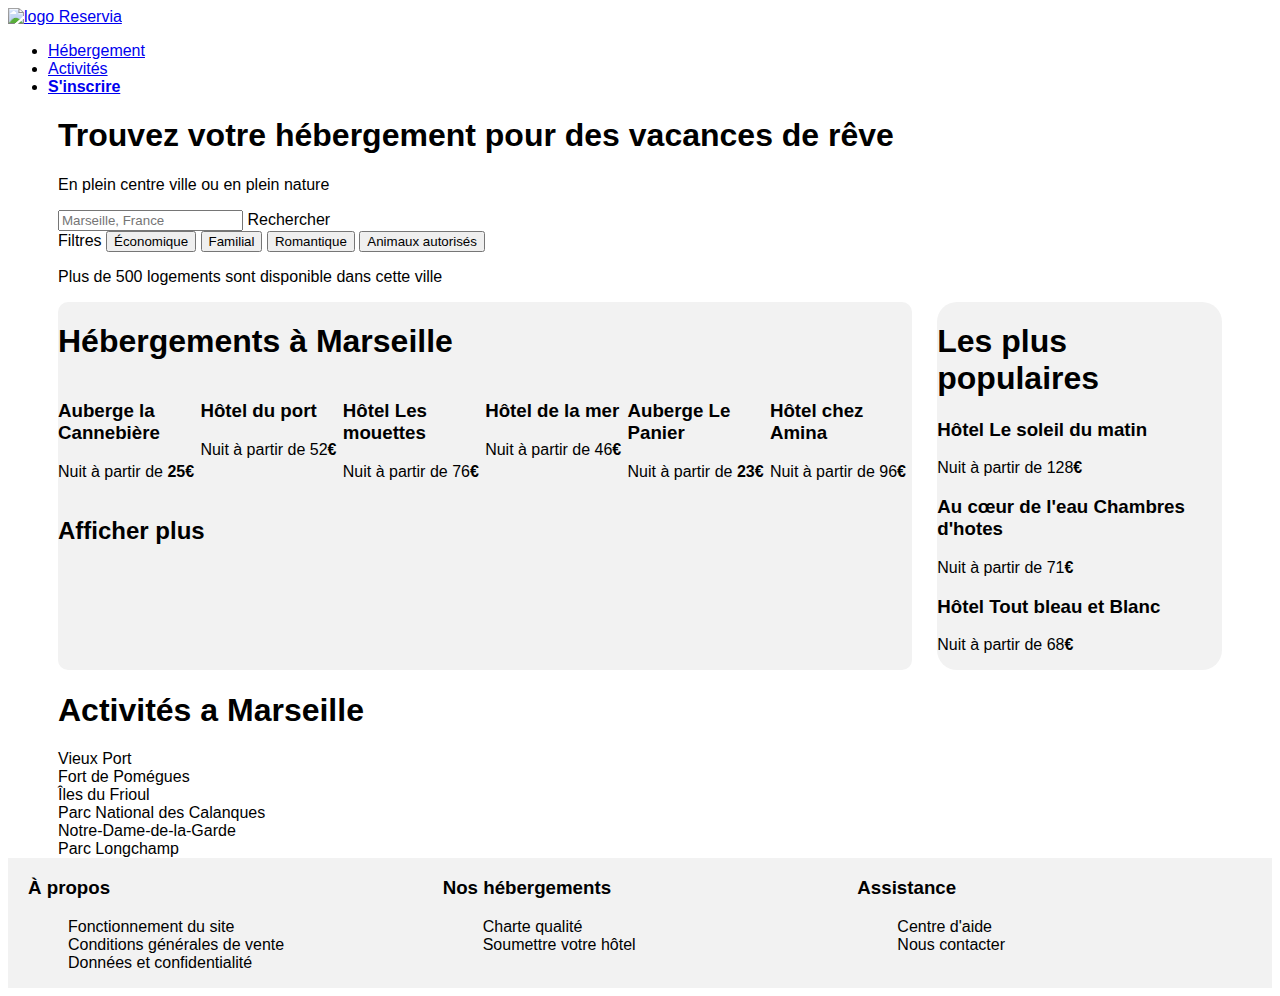
==== index.html @ 0a825491 "ajouter un fichier footer.css, modified: sections, index.html,style.css_flexbox" ====
<!DOCTYPE html>
<html lang="fr">
    <head>
        <meta charset="utf-8" />
        <link rel="stylesheet" href="CSS/style.css">
        <link rel="stylesheet" href="CSS/header.css">
        <link rel="stylesheet" href="CSS/footer.css">
        <title>Reservia</title>
        <script src="https://kit.fontawesome.com/dd84544794.js" crossorigin="anonymous"></script>
    </head>

    <body>
        <header>
           
                <!-- insert Reservia logo -->
            <div> 
                <a href="index.html"><img src="Images\Reservia@3x.png"  alt="logo Reservia" id="logo"></a>
                  
             </div> 
         
                <nav> <!-- définir des liens vers la barre de navigation horizontale -->
                    <ul>
                        <li><a href="#hebergement">Hébergement</a></li>
                        <li><a href="Activités.asp">Activités</a></li>
                        <li><a href="S'inscrire.asp"><strong class="sinscrire">S'inscrire</strong></a></li>
                    </ul>
                </nav>
            
        </header>

        <main>

            <section class="search-section"> <!-- insert section1, research box, form -->
                <form action="">
                    <h1>Trouvez votre hébergement pour des vacances de rêve</h1>
                    <p>En plein centre ville ou en plein nature</p>
                    <div class="search"><i class="fas fa-map-marker-alt"></i> 
                        <input type="text" placeholder="Marseille, France">
                        <label for="site-search">Rechercher</label>
                    </div>
                    <div class="filter">   <!-- insert filters-->
                        <span>Filtres</span>
                        <button><span><i class="fas fa-money-bill-wave"></i></span> Économique</button>
                        <button><span><i class="fas fa-child"></i></span> Familial</button>
                        <button><span><i class="fas fa-heart"></i></span> Romantique</button>
                        <button><span><i class="fas fa-dog"></i></span> Animaux autorisés</button>
                    </div>  
                </form>
               
 
            </section>

            <section class="section2" id="hebergement"> <!-- section2 'Hébergements à Marseille'-->
                <p>  
                    <i class="fas fa-info-circle"></i>
                    <span>Plus de 500 logements sont disponible dans cette ville </span>
                </p>
                <div class="block">
                    <div class="accomodation-details">
                        <h1>Hébergements à Marseille</h1>
                        <div id="container">
                            <div class="element"><h3>Auberge la Cannebière</h3><p>Nuit à partir de <strong>25€</strong></p></div>
                            <div class="element"><h3>Hôtel du port</h3><p>Nuit à partir de 52<strong>€</strong></p></div>
                            <div class="element"><h3>Hôtel Les mouettes</h3><p>Nuit à partir de 76<strong>€</strong></p></div>
                            <div class="element"><h3>Hôtel de la mer</h3><p>Nuit à partir de 46<strong>€</strong></p></div>
                            <div class="element"><h3>Auberge Le Panier</h3><p>Nuit à partir de <strong>23€</strong></p></div>
                            <div class="element"><h3>Hôtel chez Amina</h3><p>Nuit à partir de 96<strong>€</strong></p></div>
                        </div>
                        <div> 
                            <h2>Afficher plus</h2>
                        </div>
                    </div>

                    <aside class="popular-accomodation">   <!--insert aside à droite de la section2 -->
                        <h1>Les plus populaires <span><i class="fas fa-chart-line"></i></span></h1>
                        <!-- utiliser flexbox-->
                        <div id="container2">
                            <div class="element2"><h3> Hôtel Le soleil du matin</h3><p>Nuit à partir de 128<strong>€</strong></p></div>
                            <div class="element2"><h3> Au cœur de l'eau Chambres d'hotes</h3><p>Nuit à partir de 71<strong>€</strong></p></div>
                            <div class="element2"><h3> Hôtel Tout bleau et Blanc</h3><p>Nuit à partir de 68<strong>€</strong></p></div>
                        </div>
                    </aside> 
                </div>
            </section>

            <section class="section3"> <!-- section3 'Activités a Marseille'-->
                <h1>Activités a Marseille</h1>
                <!-- utiliser flexbox-->
                <div id="container3">
                    <div class="Activités img grande">Vieux Port</div>
                    <div class="Activités">Fort de Pomégues</div>
                    <div class="Activités">Îles du Frioul</div>
                    <div class="Activités img grande">Parc National des Calanques</div>
                    <div class="Activités">Notre-Dame-de-la-Garde</div>
                    <div class="Activités">Parc Longchamp</div>
                </div> 
            </section>

        </main>

        <footer id="footer"> <!--insert Footer-->

            
                <div class="column"> <!-- colonne 1 -->
                    <h3><strong>À propos</strong></h3> 
                        <ul>
                            <li>Fonctionnement du site</li>
                            <li>Conditions générales de vente</li>
                            <li>Données et confidentialité</li>
                        </ul>
                </div>
                <div class="column"> <!-- colonne 2 -->
                    <h3><strong>Nos hébergements</strong></h3>
                        <ul>
                            <li>Charte qualité</li>
                            <li>Soumettre votre hôtel</li>
                        </ul>
                </div>

                <div class="column"> <!-- colonne 3 -->
                    <h3><strong>Assistance</strong></h3>
                        <ul>
                            <li>Centre d'aide</li>
                            <li>Nous contacter</li>
                        </ul>
                </div>

        </footer>

    </body>
</html>
---- CSS/style.css ----
/* Les couleurs de la charte: bleu #0065FC, 
plus claire #DEEBFF, le gris pour le fond #F2F2F2. */


/* ajouter la police du site "Raleway-variable"*/
@font-face {
        font-family: 'Raleway';      
        src: url(.font\Raleway-VariableFont_wght.ttf) format('ttf-variations');
        src: url(.font\static\Raleway-Bold.ttf) format('ttf');
}

body{ 
        background-color: white;
        /* ajouter font 'Raleway'*/ 
        font-family: 'Raleway', sans-serif;
        
        /* ajouter 'breakpoints'*/
}

main{
        margin-left: 50px;
        margin-right: 50px;
}

.block{
        display: flex;
        
}
.block .accomodation-details{
        flex-basis: 75%;
        margin-right: 25px;
        background-color: #f2f2f2;
        border-radius: 10px;
}
.block .accomodation-details #container{
        display: flex;
}

.block .accomodation-details #container .element{
               
        border: white;
        border-radius: 20px;
        text-align: left;
        flex-basis: 33%;
        flex-grow: 1;
}

.block .popular-accomodation {
        flex-basis: 25%;
        background-color: #f2f2f2;
}


aside{ /* definir les margins et background de aside */
        display: inline-block;
        object-position: right;
        border-radius: 20px;
        
}
---- CSS/footer.css ----
#footer{
    display: flex;
    background-color: #F2F2F2 ;
    margin: 0;
    padding-left: 20px;
}

#footer .column{
    flex: 1 0 33.33%;
}

#footer .column ul{
    list-style-type: none; 
}
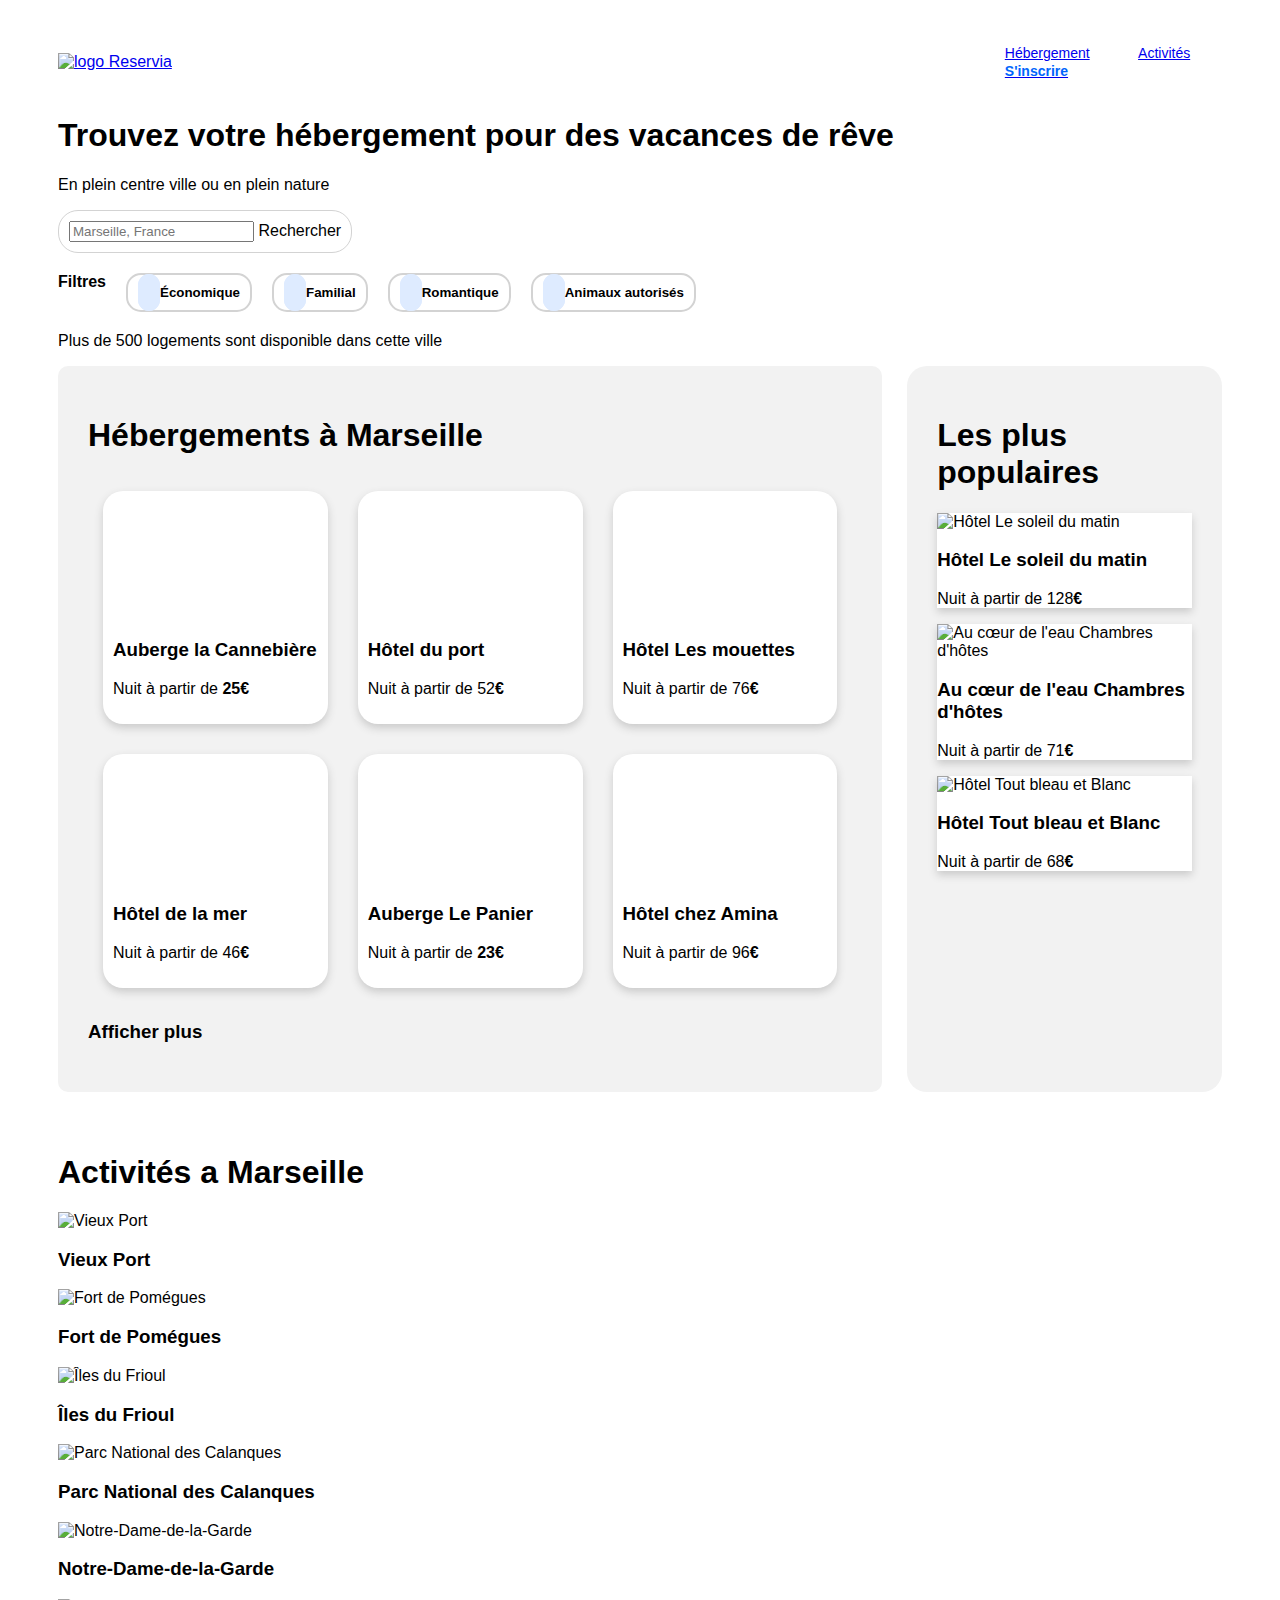
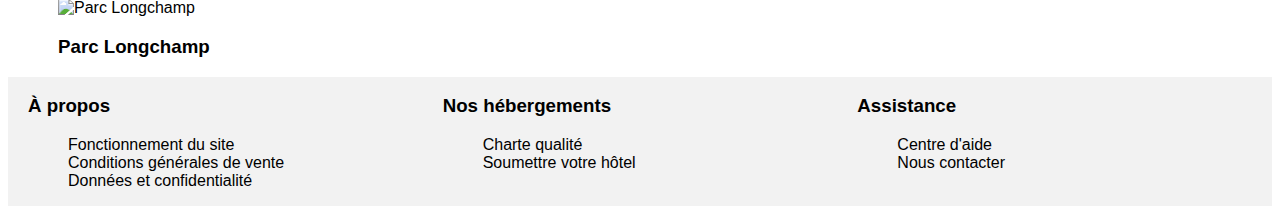
==== commit 7ffd86f2: "les changements dans fichiers: index.html, style.css, footer.css et header.css" ====
--- a/index.html
+++ b/index.html
@@ -10,18 +10,17 @@
     </head>
 
     <body>
-        <header>
+        <header id="header">
            
                 <!-- insert Reservia logo -->
-            <div> 
-                <a href="index.html"><img src="Images\Reservia@3x.png"  alt="logo Reservia" id="logo"></a>
-                  
-             </div> 
+            <div id="logo" > 
+                <a href="index.html"><img src="Images\Reservia@3x.png"  alt="logo Reservia" class="logo"></a>
+            </div> 
          
                 <nav> <!-- définir des liens vers la barre de navigation horizontale -->
-                    <ul>
+                    <ul> <!--insert anchors ! -->
                         <li><a href="#hebergement">Hébergement</a></li>
-                        <li><a href="Activités.asp">Activités</a></li>
+                        <li><a href="#activites">Activités</a></li>
                         <li><a href="S'inscrire.asp"><strong class="sinscrire">S'inscrire</strong></a></li>
                     </ul>
                 </nav>
@@ -34,16 +33,18 @@
                 <form action="">
                     <h1>Trouvez votre hébergement pour des vacances de rêve</h1>
                     <p>En plein centre ville ou en plein nature</p>
-                    <div class="search"><i class="fas fa-map-marker-alt"></i> 
-                        <input type="text" placeholder="Marseille, France">
-                        <label for="site-search">Rechercher</label>
+                    <div class="search">
+                        <div class="border-search"><i class="fas fa-map-marker-alt"></i>
+                            <input type="text" placeholder="Marseille, France">
+                            <label for="site-search">Rechercher</label>
+                        </div>
                     </div>
                     <div class="filter">   <!-- insert filters-->
-                        <span>Filtres</span>
-                        <button><span><i class="fas fa-money-bill-wave"></i></span> Économique</button>
-                        <button><span><i class="fas fa-child"></i></span> Familial</button>
-                        <button><span><i class="fas fa-heart"></i></span> Romantique</button>
-                        <button><span><i class="fas fa-dog"></i></span> Animaux autorisés</button>
+                            <span>Filtres</span>
+                            <button><span class="filter-icon"><i class="fas fa-money-bill-wave"></i></span> Économique</button>
+                            <button><span class="filter-icon"><i class="fas fa-child"></i></span> Familial</button>
+                            <button><span class="filter-icon"><i class="fas fa-heart"></i></span> Romantique</button>
+                            <button><span class="filter-icon"><i class="fas fa-dog"></i></span> Animaux autorisés</button>
                     </div>  
                 </form>
                
@@ -59,15 +60,81 @@
                     <div class="accomodation-details">
                         <h1>Hébergements à Marseille</h1>
                         <div id="container">
-                            <div class="element"><h3>Auberge la Cannebière</h3><p>Nuit à partir de <strong>25€</strong></p></div>
-                            <div class="element"><h3>Hôtel du port</h3><p>Nuit à partir de 52<strong>€</strong></p></div>
-                            <div class="element"><h3>Hôtel Les mouettes</h3><p>Nuit à partir de 76<strong>€</strong></p></div>
-                            <div class="element"><h3>Hôtel de la mer</h3><p>Nuit à partir de 46<strong>€</strong></p></div>
-                            <div class="element"><h3>Auberge Le Panier</h3><p>Nuit à partir de <strong>23€</strong></p></div>
-                            <div class="element"><h3>Hôtel chez Amina</h3><p>Nuit à partir de 96<strong>€</strong></p></div>
+                            <div class="element">
+                                <div class="image-hebergement1"></div> 
+                                <h3>Auberge la Cannebière</h3>
+                                <p>Nuit à partir de <strong>25€</strong></p>
+                                <div class="stars"> <!--ajouter etoiles-->
+                                    <span><i class="fas fa-star"></i></span>
+                                    <span><i class="fas fa-star"></i></span>
+                                    <span><i class="fas fa-star"></i></span>
+                                    <span><i class="fas fa-star"></i></span>
+                                    <span><i class="fas fa-star" style="color: grey;"></i></span> 
+                                </div>  
+                            </div>
+                            <div class="element"> 
+                                <div class="image-hebergement2"></div>
+                                <h3>Hôtel du port</h3>
+                                <p>Nuit à partir de 52<strong>€</strong></p>
+                                <div class="stars"> <!--ajouter etoiles-->
+                                    <span><i class="fas fa-star"></i></span>
+                                    <span><i class="fas fa-star"></i></span>
+                                    <span><i class="fas fa-star"></i></span>
+                                    <span><i class="fas fa-star"></i></span>
+                                    <span><i class="fas fa-star"></i></span>
+                                </div>
+                            </div>
+                            <div class="element"> 
+                                <div class="image-hebergement3"></div>
+                                    <h3>Hôtel Les mouettes</h3>
+                                    <p>Nuit à partir de 76<strong>€</strong></p>
+                                    <div class="stars"> <!--ajouter etoiles-->
+                                        <span><i class="fas fa-star"></i></span>
+                                        <span><i class="fas fa-star"></i></span>
+                                        <span><i class="fas fa-star"></i></span>
+                                        <span><i class="fas fa-star"></i></span>
+                                        <span><i class="fas fa-star" style="color: grey;"></i></span>
+                                    </div>
+                            </div>
+                            <div class="element"> 
+                                <div class="image-hebergement4"></div>
+                                <h3>Hôtel de la mer</h3>
+                                <p>Nuit à partir de 46<strong>€</strong></p>
+                                <div class="stars"> <!--ajouter etoiles-->
+                                    <span><i class="fas fa-star"></i></span>
+                                    <span><i class="fas fa-star"></i></span>
+                                    <span><i class="fas fa-star"></i></span>
+                                    <span><i class="fas fa-star" style="color: grey;"></i></span>
+                                    <span><i class="fas fa-star" style="color: grey;"></i></span>
+                                </div>
+                            </div>
+                            <div class="element"> 
+                                <div class="image-hebergement5"></div> 
+                                <h3>Auberge Le Panier</h3>
+                                <p>Nuit à partir de <strong>23€</strong></p>
+                                <div class="stars"> <!--ajouter etoiles-->
+                                    <span><i class="fas fa-star"></i></span>
+                                    <span><i class="fas fa-star"></i></span>
+                                    <span><i class="fas fa-star"></i></span>
+                                    <span><i class="fas fa-star"></i></span>
+                                    <span><i class="fas fa-star"></i></span>
+                                </div>
+                            </div>
+                            <div class="element"> 
+                                <div class="image-hebergement6"></div>
+                                <h3>Hôtel chez Amina</h3>
+                                <p>Nuit à partir de 96<strong>€</strong></p>
+                                <div class="stars"> <!--ajouter etoiles-->
+                                    <span><i class="fas fa-star"></i></span>
+                                    <span><i class="fas fa-star"></i></span>
+                                    <span><i class="fas fa-star"></i></span>
+                                    <span><i class="fas fa-star"></i></span>
+                                    <span><i class="fas fa-star"></i></span>
+                                </div>
+                            </div>
                         </div>
                         <div> 
-                            <h2>Afficher plus</h2>
+                            <h3>Afficher plus</h3>
                         </div>
                     </div>
 
@@ -75,24 +142,25 @@
                         <h1>Les plus populaires <span><i class="fas fa-chart-line"></i></span></h1>
                         <!-- utiliser flexbox-->
                         <div id="container2">
-                            <div class="element2"><h3> Hôtel Le soleil du matin</h3><p>Nuit à partir de 128<strong>€</strong></p></div>
-                            <div class="element2"><h3> Au cœur de l'eau Chambres d'hotes</h3><p>Nuit à partir de 71<strong>€</strong></p></div>
-                            <div class="element2"><h3> Hôtel Tout bleau et Blanc</h3><p>Nuit à partir de 68<strong>€</strong></p></div>
+                            <div class="element2"> <img src="Images\hebergements\4_small\emile-guillemot-Bj_rcSC5XfE-unsplash.jpg" alt="Hôtel Le soleil du matin"><h3>Hôtel Le soleil du matin</h3><p>Nuit à partir de 128<strong>€</strong></p></div>
+                            <div class="element2"> <img src="Images\hebergements\4_small\aw-creative-VGs8z60yT2c-unsplash.jpg" alt="Au cœur de l'eau Chambres d'hôtes"><h3>Au cœur de l'eau Chambres d'hôtes</h3><p>Nuit à partir de 71<strong>€</strong></p></div>
+                            <div class="element2"> <img src="Images\hebergements\4_small\febrian-zakaria-sjvU0THccQA-unsplash.jpg" alt="Hôtel Tout bleau et Blanc"><h3>Hôtel Tout bleau et Blanc</h3><p>Nuit à partir de 68<strong>€</strong></p></div>
                         </div>
                     </aside> 
                 </div>
             </section>
 
-            <section class="section3"> <!-- section3 'Activités a Marseille'-->
-                <h1>Activités a Marseille</h1>
-                <!-- utiliser flexbox-->
-                <div id="container3">
-                    <div class="Activités img grande">Vieux Port</div>
-                    <div class="Activités">Fort de Pomégues</div>
-                    <div class="Activités">Îles du Frioul</div>
-                    <div class="Activités img grande">Parc National des Calanques</div>
-                    <div class="Activités">Notre-Dame-de-la-Garde</div>
-                    <div class="Activités">Parc Longchamp</div>
+            <section class="section3" > <!-- section3 'Activités a Marseille'-->
+                <div id="activites"> <!-- utiliser flexbox-->
+                    <h1>Activités a Marseille</h1>
+                    <div id="container3">
+                        <div class="Activities"> <img src="Images\activites\4_small\reno-laithienne-QUgJhdY5Fyk-unsplash.jpg" alt="Vieux Port"><h3>Vieux Port</h3></div>
+                        <div class="Activities"><img src="Images\activites\4_small\paul-hermann-QFTrLdQIRhI-unsplash.jpg" alt="Fort de Pomégues"><h3>Fort de Pomégues</h3></div>
+                        <div class="Activities"><img src="Images\activites\4_small\kevin-hikari-rV_Qd1l-VXg-unsplash.jpg" alt="Îles du Frioul"><h3>Îles du Frioul</h3></div>
+                        <div class="Activities"><img src="Images\activites\4_small\kilyan-sockalingum-NR8-cBCN3aI-unsplash.jpg" alt="Parc National des Calanques"><h3>Parc National des Calanques</h3></div>
+                        <div class="Activities"><img src="Images\activites\4_small\florian-wehde-xW9e8gdotxI-unsplash.jpg" alt="Notre-Dame-de-la-Garde"><h3>Notre-Dame-de-la-Garde</h3></div>
+                        <div class="Activities"><img src="Images\activites\4_small\lena-paulin-wH2-EJoDcV0-unsplash.jpg" alt="Parc Longchamp"><h3>Parc Longchamp</h3></div>
+                    </div>
                 </div> 
             </section>
 
--- a/CSS/style.css
+++ b/CSS/style.css
@@ -22,34 +22,130 @@
         margin-right: 50px;
 }
 
+.border-search{
+        border: solid 1px lightgrey;
+        border-radius: 20px;
+        width: fit-content;
+        padding: 10px;
+}
+.filter{
+        display: flex;
+        flex-direction: row;
+        margin-top: 20px;
+        margin-bottom: 20px;
+        font-weight: bold;
+}
+.filter-icon{
+        border: solid 1px #DEEBFF;
+        border-radius: 30px;
+        padding: 10px;
+        background-color: #DEEBFF;      
+}
+button{
+        border: solid 2px lightgrey;
+        border-radius: 15px;
+        padding: 10px;
+        background-color: white;
+        margin-left: 20px;
+        font-weight: bold;
+}
 .block{
-        display: flex;
-        
+        display: flex;       
 }
 .block .accomodation-details{
         flex-basis: 75%;
         margin-right: 25px;
         background-color: #f2f2f2;
         border-radius: 10px;
+        padding: 30px;
 }
 .block .accomodation-details #container{
         display: flex;
+        flex-wrap: wrap;
+        justify-content: space-between;
 }
 
-.block .accomodation-details #container .element{
-               
+.block .accomodation-details #container .element{       
         border: white;
         border-radius: 20px;
         text-align: left;
-        flex-basis: 33%;
         flex-grow: 1;
+        margin: 15px;
+        width: 25%;
+        height: auto; 
+        padding: 10px;    
+}
+.element{
+        border: white;
+        background-color: white;
+        box-shadow: 0px 4px 8px 0px rgb(202, 202, 202);       
+        
+}
+.image-hebergement1{
+        border: black;
+        border-radius: 20px 20px 0px 0px;
+        height: 120px;
+        width: auto;
+        margin-bottom: 5px;
+        background-image: url("/Images/hebergements/4_small/marcus-loke-WQJvWU_HZFo-unsplash.jpg");
+        background-size: cover;    
+}
+
+.image-hebergement2{
+        border: black;
+        border-radius: 20px 20px 0px 0px;
+        height: 120px;
+        width: auto;
+        margin-bottom: 5px;
+        background-image: url("/Images/hebergements/4_small/fred-kleber-gTbaxaVLvsg-unsplash.jpg");
+        background-size: cover;    
+}
+.image-hebergement3{
+        border: black;
+        border-radius: 20px 20px 0px 0px;
+        height: 120px;
+        width: auto;
+        margin-bottom: 5px;
+        background-image: url("/Images/hebergements/4_small/reisetopia-B8WIgxA_PFU-unsplash.jpg");
+        background-size: cover;    
+}
+.image-hebergement4{
+        border: black;
+        border-radius: 20px 20px 0px 0px;
+        height: 120px;
+        width: auto;
+        margin-bottom: 5px;
+        background-image: url("/Images/hebergements/4_small/annie-spratt-Eg1qcIitAuA-unsplash.jpg");
+        background-size: cover;    
+}
+.image-hebergement5{
+        border: black;
+        border-radius: 20px 20px 0px 0px;
+        height: 120px;
+        width: auto;
+        margin-bottom: 5px;
+        background-image: url("/Images/hebergements/4_small/nicate-lee-kT-ZyaiwBe0-unsplash.jpg");
+        background-size: cover;    
+}
+.image-hebergement6{
+        border: black;
+        border-radius: 20px 20px 0px 0px;
+        height: 120px;
+        width: auto;
+        margin-bottom: 5px;
+        background-image: url("/Images/hebergements/4_small/febrian-zakaria-sjvU0THccQA-unsplash.jpg");
+        background-size: cover;    
+}
+.fas{
+        color: #0065FC;
 }
 
 .block .popular-accomodation {
         flex-basis: 25%;
         background-color: #f2f2f2;
+        flex-direction: column;
+        padding: 30px;
 }
-
 
 aside{ /* definir les margins et background de aside */
         display: inline-block;
@@ -57,3 +153,17 @@
         border-radius: 20px;
         
 }
+.element2{ /* class="popular-accomodation"*/
+        background-color: white;
+        box-shadow: 0px 4px 8px 0px rgb(202, 202, 202);
+}
+
+.section3{ /* definir avec flexbox pour la section3 'Activités a Marseille' */
+        display: flex;
+        flex-wrap: wrap;
+        flex-direction: row;
+        flex-basis: 100%;
+        margin-top: 40px;
+}
+
+
--- a/CSS/header.css
+++ b/CSS/header.css
@@ -0,0 +1,47 @@
+#header{
+    display: flex;
+    padding-top: 20px;
+    margin-left: 50px;
+    margin-right: 50px;
+    width: 100%;
+    height: auto;
+}
+
+#header #logo { /*dimensions et alignement du logo*/
+    margin: auto;
+    float: left;
+    width: 70%;
+   height: auto;
+}
+
+.logo { /* Redimensionner le logo */
+    width: 96px;
+    height: auto;
+    margin: 0;
+}
+ 
+/* définir la barre de navigation*/
+#header nav{
+    float: right;
+    width: 30%;
+}
+
+
+#header nav ul { 
+    list-style-type: none;
+}
+
+#header nav li{ 
+    margin: 0;
+    display: inline;
+    padding-inline: 22px;
+    font-family: 'Raleway', sans-serif;
+    font-size: 14px;
+}
+ 
+#header nav li .sinscrire {
+    color: #0065fc;
+}
+
+/* add link hover effect and color */
+
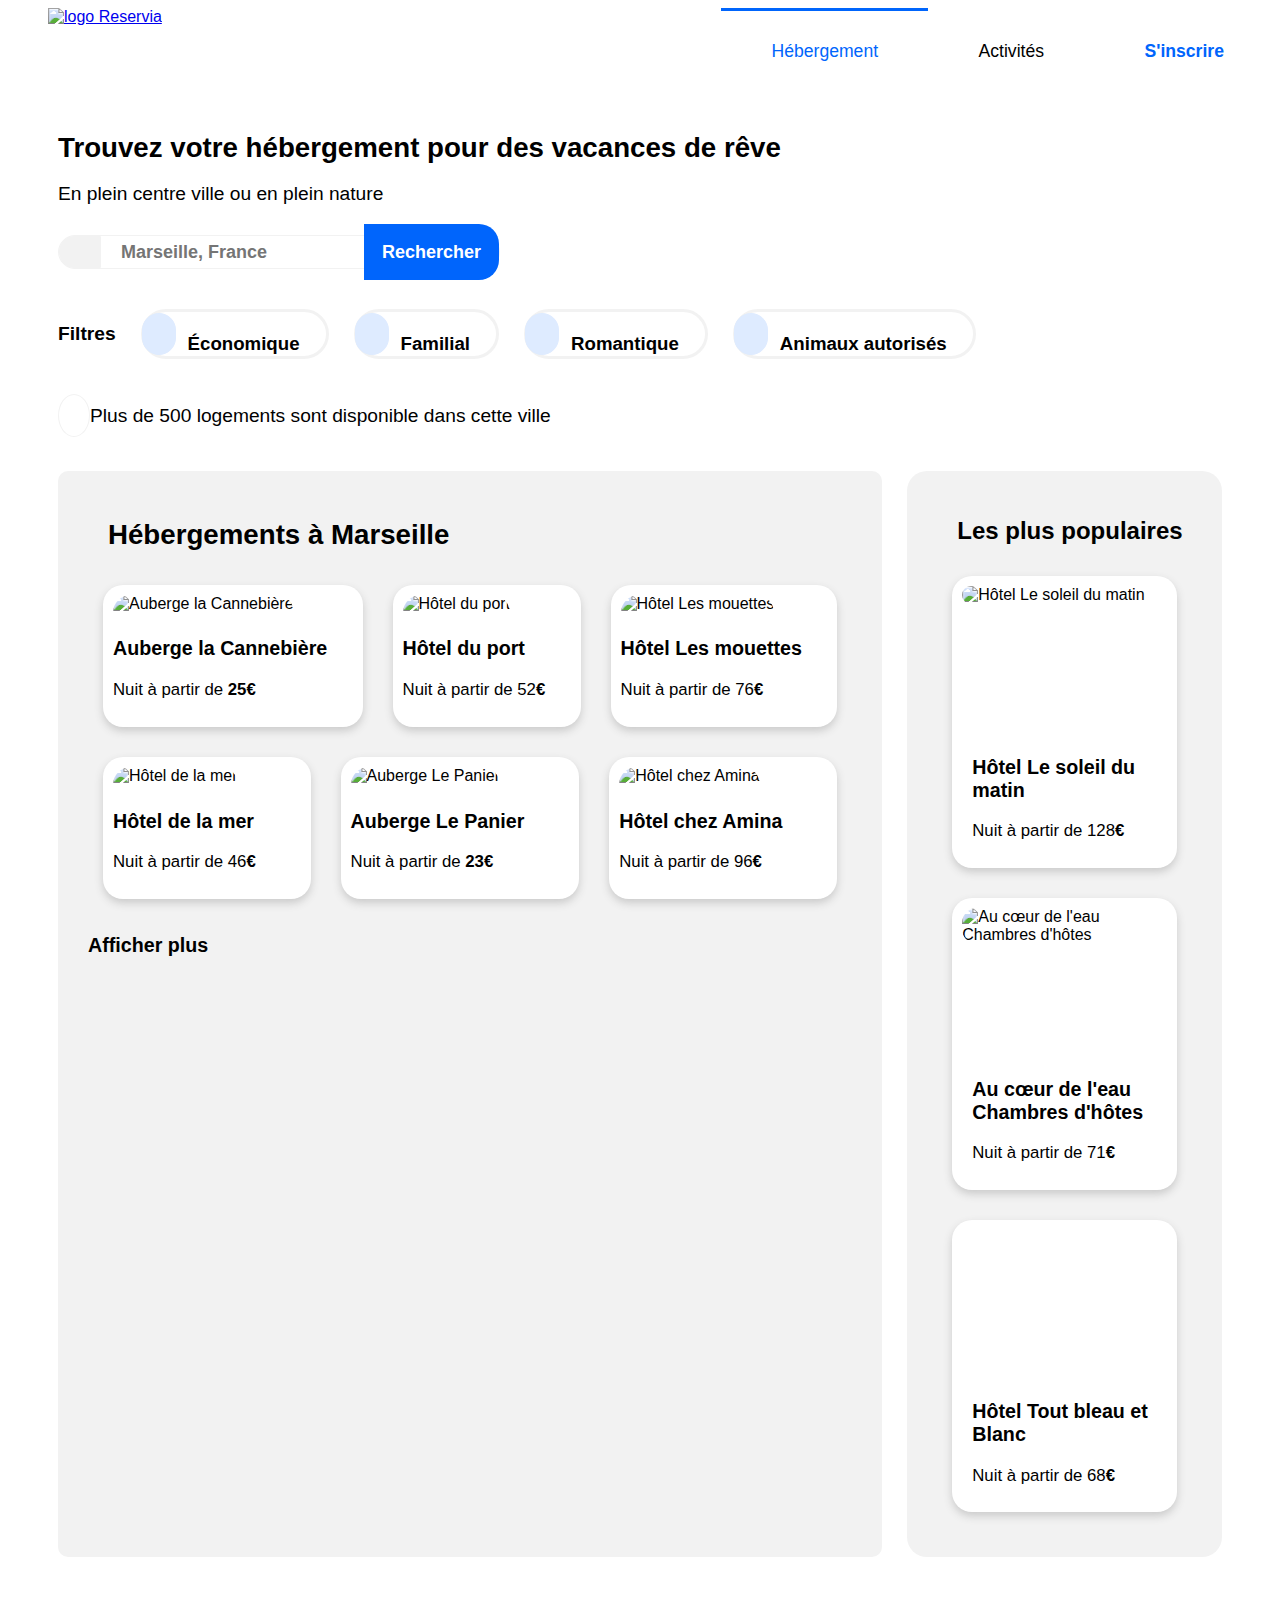
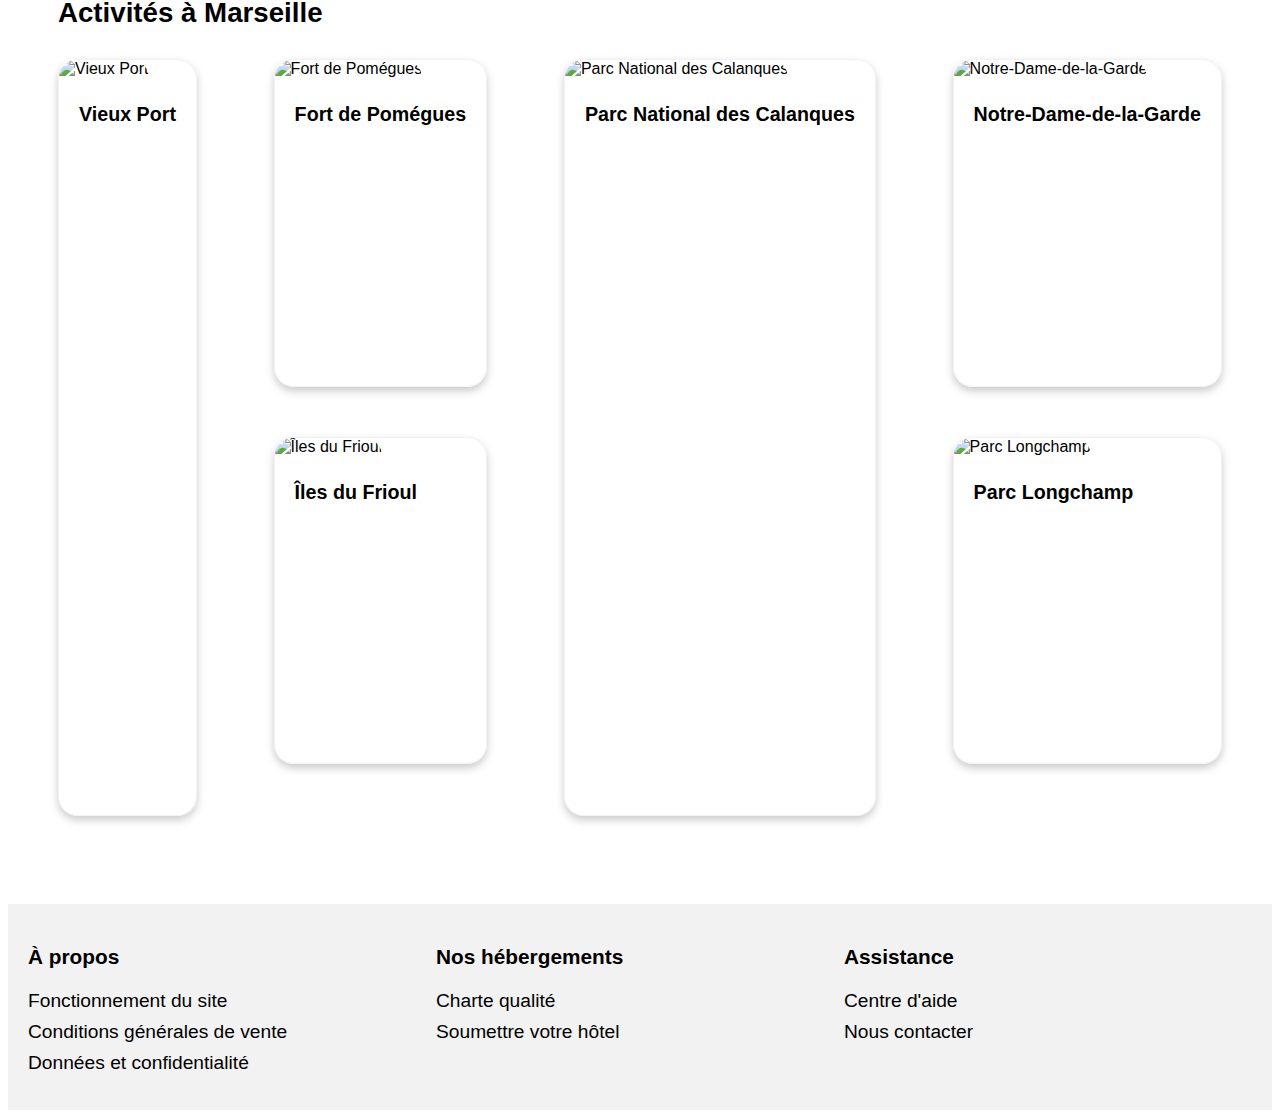
==== commit 1e533cc2: "les changements dans fichiers: index.html, style.css, footer.css et header.css" ====
--- a/index.html
+++ b/index.html
@@ -1,7 +1,7 @@
 <!DOCTYPE html>
 <html lang="fr">
     <head>
-        <meta charset="utf-8" />
+        <meta charset="utf-8"/>
         <link rel="stylesheet" href="CSS/style.css">
         <link rel="stylesheet" href="CSS/header.css">
         <link rel="stylesheet" href="CSS/footer.css">
@@ -10,18 +10,19 @@
     </head>
 
     <body>
+
         <header id="header">
            
                 <!-- insert Reservia logo -->
             <div id="logo" > 
-                <a href="index.html"><img src="Images\Reservia@3x.png"  alt="logo Reservia" class="logo"></a>
+                <a href="index.html"><img src="Images/Reservia@3x.png"  alt="logo Reservia" class="logo"></a>
             </div> 
          
                 <nav> <!-- définir des liens vers la barre de navigation horizontale -->
                     <ul> <!--insert anchors ! -->
-                        <li><a href="#hebergement">Hébergement</a></li>
+                        <li class="active"><a href="#hebergement">Hébergement</a></li>
                         <li><a href="#activites">Activités</a></li>
-                        <li><a href="S'inscrire.asp"><strong class="sinscrire">S'inscrire</strong></a></li>
+                        <li class="last"><a href="#" class="sinscrire"><strong>S'inscrire</strong></a></li>
                     </ul>
                 </nav>
             
@@ -29,122 +30,220 @@
 
         <main>
 
-            <section class="search-section"> <!-- insert section1, research box, form -->
-                <form action="">
+            <section class="search-section"> <!-- insert section1, research box, filters, flexbox -->
+                <form action="action_page.php" method="GET">
                     <h1>Trouvez votre hébergement pour des vacances de rêve</h1>
                     <p>En plein centre ville ou en plein nature</p>
-                    <div class="search">
-                        <div class="border-search"><i class="fas fa-map-marker-alt"></i>
-                            <input type="text" placeholder="Marseille, France">
-                            <label for="site-search">Rechercher</label>
+                    <div class="search"> <!-- insert  research box -->
+                        <div class="border-search">
+                            <div class="map-icon">
+                                <i class="fas fa-map-marker-alt" style="color: black;"></i>
+                            </div>
+                            <div>
+                                <input type="text" name="search-location" id="search-location" placeholder="Marseille, France">
+                            </div>
+                            <div class="label-search">
+                                <label for="search-location">
+                                    <span class="text-rech">Rechercher</span>
+                                    <span class="search-font-icon"><i class="fas fa-search"></i></span>
+                                </label>
+                            </div>
                         </div>
                     </div>
-                    <div class="filter">   <!-- insert filters-->
-                            <span>Filtres</span>
-                            <button><span class="filter-icon"><i class="fas fa-money-bill-wave"></i></span> Économique</button>
-                            <button><span class="filter-icon"><i class="fas fa-child"></i></span> Familial</button>
-                            <button><span class="filter-icon"><i class="fas fa-heart"></i></span> Romantique</button>
-                            <button><span class="filter-icon"><i class="fas fa-dog"></i></span> Animaux autorisés</button>
-                    </div>  
+                    <div class="filter-container">   <!-- insert filters, buttons, flexbox-->
+                            <p class="text-filtres">Filtres</p> 
+                            <button type="button" class="filter-button"> <!--button_Économique-->
+                                <span class="filter-icon"><i class="fas fa-money-bill-wave"></i></span>
+                                <span class="filter-text">Économique</span>
+                            </button>
+                            <button type="button" class="filter-button"> <!--button_Familial-->
+                                <span class="filter-icon"><i class="fas fa-child"></i></span>
+                                <span class="filter-text">Familial</span>
+                            </button>
+                            <button type="button" class="filter-button"> <!--button_Romantique-->
+                                <span class="filter-icon"><i class="fas fa-heart"></i></span>
+                                <span class="filter-text">Romantique</span>
+                            </button>
+                            <button type="button" class="filter-button"> <!--button_Animaux autorisés-->
+                                <span class="filter-icon"><i class="fas fa-dog"></i></span>
+                                <span class="filter-text">Animaux autorisés</span>
+                            </button>
+                    </div>
                 </form>
-               
  
             </section>
 
             <section class="section2" id="hebergement"> <!-- section2 'Hébergements à Marseille'-->
                 <p>  
-                    <i class="fas fa-info-circle"></i>
-                    <span>Plus de 500 logements sont disponible dans cette ville </span>
+                    <span class="info-icon"><i class="fas fa-info" style="border-color: #f2f2f2; background-color: white;"></i></span>
+                    <span>Plus de 500 logements sont disponible dans cette ville</span>
                 </p>
                 <div class="block">
                     <div class="accomodation-details">
                         <h1>Hébergements à Marseille</h1>
                         <div id="container">
                             <div class="element">
-                                <div class="image-hebergement1"></div> 
-                                <h3>Auberge la Cannebière</h3>
-                                <p>Nuit à partir de <strong>25€</strong></p>
-                                <div class="stars"> <!--ajouter etoiles-->
-                                    <span><i class="fas fa-star"></i></span>
-                                    <span><i class="fas fa-star"></i></span>
-                                    <span><i class="fas fa-star"></i></span>
-                                    <span><i class="fas fa-star"></i></span>
-                                    <span><i class="fas fa-star" style="color: grey;"></i></span> 
-                                </div>  
-                            </div>
-                            <div class="element"> 
-                                <div class="image-hebergement2"></div>
-                                <h3>Hôtel du port</h3>
-                                <p>Nuit à partir de 52<strong>€</strong></p>
-                                <div class="stars"> <!--ajouter etoiles-->
-                                    <span><i class="fas fa-star"></i></span>
-                                    <span><i class="fas fa-star"></i></span>
-                                    <span><i class="fas fa-star"></i></span>
-                                    <span><i class="fas fa-star"></i></span>
-                                    <span><i class="fas fa-star"></i></span>
-                                </div>
-                            </div>
-                            <div class="element"> 
-                                <div class="image-hebergement3"></div>
-                                    <h3>Hôtel Les mouettes</h3>
-                                    <p>Nuit à partir de 76<strong>€</strong></p>
-                                    <div class="stars"> <!--ajouter etoiles-->
-                                        <span><i class="fas fa-star"></i></span>
-                                        <span><i class="fas fa-star"></i></span>
-                                        <span><i class="fas fa-star"></i></span>
-                                        <span><i class="fas fa-star"></i></span>
-                                        <span><i class="fas fa-star" style="color: grey;"></i></span>
-                                    </div>
-                            </div>
-                            <div class="element"> 
-                                <div class="image-hebergement4"></div>
-                                <h3>Hôtel de la mer</h3>
-                                <p>Nuit à partir de 46<strong>€</strong></p>
-                                <div class="stars"> <!--ajouter etoiles-->
-                                    <span><i class="fas fa-star"></i></span>
-                                    <span><i class="fas fa-star"></i></span>
-                                    <span><i class="fas fa-star"></i></span>
-                                    <span><i class="fas fa-star" style="color: grey;"></i></span>
-                                    <span><i class="fas fa-star" style="color: grey;"></i></span>
-                                </div>
-                            </div>
-                            <div class="element"> 
-                                <div class="image-hebergement5"></div> 
-                                <h3>Auberge Le Panier</h3>
-                                <p>Nuit à partir de <strong>23€</strong></p>
-                                <div class="stars"> <!--ajouter etoiles-->
-                                    <span><i class="fas fa-star"></i></span>
-                                    <span><i class="fas fa-star"></i></span>
-                                    <span><i class="fas fa-star"></i></span>
-                                    <span><i class="fas fa-star"></i></span>
-                                    <span><i class="fas fa-star"></i></span>
-                                </div>
-                            </div>
-                            <div class="element"> 
-                                <div class="image-hebergement6"></div>
-                                <h3>Hôtel chez Amina</h3>
-                                <p>Nuit à partir de 96<strong>€</strong></p>
-                                <div class="stars"> <!--ajouter etoiles-->
-                                    <span><i class="fas fa-star"></i></span>
-                                    <span><i class="fas fa-star"></i></span>
-                                    <span><i class="fas fa-star"></i></span>
-                                    <span><i class="fas fa-star"></i></span>
-                                    <span><i class="fas fa-star"></i></span>
-                                </div>
-                            </div>
-                        </div>
-                        <div> 
-                            <h3>Afficher plus</h3>
+                                <a href="#">
+                                    <div class="block-image-hebergement">
+                                        <img class="image-hebergement" src="Images/hebergements/4_small/marcus-loke-WQJvWU_HZFo-unsplash.jpg" alt="Auberge la Cannebière">
+                                    </div> 
+                                    <h3>Auberge la Cannebière</h3>
+                                    <p>Nuit à partir de <strong>25€</strong></p>
+                                    <div class="stars"> <!--ajouter etoiles-->
+                                        <span><i class="fas fa-star"></i></span>
+                                        <span><i class="fas fa-star"></i></span>
+                                        <span><i class="fas fa-star"></i></span>
+                                        <span><i class="fas fa-star"></i></span>
+                                        <span><i class="fas fa-star" style="color: #b3b3b3;"></i></span> 
+                                    </div>
+                                </a>  
+                            </div>
+                            <div class="element">
+                                <a href="#"> 
+                                    <div class="block-image-hebergement">
+                                        <img class="image-hebergement" src="Images/hebergements/4_small/fred-kleber-gTbaxaVLvsg-unsplash.jpg" alt="Hôtel du port">
+                                    </div>
+                                    <h3>Hôtel du port</h3>
+                                    <p>Nuit à partir de 52<strong>€</strong></p>
+                                    <div class="stars"> <!--ajouter etoiles-->
+                                        <span><i class="fas fa-star"></i></span>
+                                        <span><i class="fas fa-star"></i></span>
+                                        <span><i class="fas fa-star"></i></span>
+                                        <span><i class="fas fa-star"></i></span>
+                                        <span><i class="fas fa-star"></i></span>
+                                    </div>
+                                </a>
+                            </div>
+                            <div class="element">
+                                <a href="#"> 
+                                    <div class="block-image-hebergement">
+                                        <img class="image-hebergement" src="Images/hebergements/4_small/reisetopia-B8WIgxA_PFU-unsplash.jpg" alt="Hôtel Les mouettes">
+                                    </div>
+                                        <h3>Hôtel Les mouettes</h3>
+                                        <p>Nuit à partir de 76<strong>€</strong></p>
+                                        <div class="stars"> <!--ajouter etoiles-->
+                                            <span><i class="fas fa-star"></i></span>
+                                            <span><i class="fas fa-star"></i></span>
+                                            <span><i class="fas fa-star"></i></span>
+                                            <span><i class="fas fa-star"></i></span>
+                                            <span><i class="fas fa-star" style="color: #b3b3b3;"></i></span>
+                                    </div>
+                                </a>
+                            </div>
+                            <div class="element">
+                                <a href="#"> 
+                                    <div class="block-image-hebergement">
+                                        <img class="image-hebergement" src="Images/hebergements/4_small/annie-spratt-Eg1qcIitAuA-unsplash.jpg" alt="Hôtel de la mer">
+                                    </div>
+                                    <h3>Hôtel de la mer</h3>
+                                    <p>Nuit à partir de 46<strong>€</strong></p>
+                                    <div class="stars"> <!--ajouter etoiles-->
+                                        <span><i class="fas fa-star"></i></span>
+                                        <span><i class="fas fa-star"></i></span>
+                                        <span><i class="fas fa-star"></i></span>
+                                        <span><i class="fas fa-star" style="color: #b3b3b3;"></i></span>
+                                        <span><i class="fas fa-star" style="color: #b3b3b3;"></i></span>
+                                    </div>
+                                </a>
+                            </div>
+                            <div class="element">
+                                <a href="#"> 
+                                    <div class="block-image-hebergement">
+                                        <img class="image-hebergement" src="Images/hebergements/4_small/nicate-lee-kT-ZyaiwBe0-unsplash.jpg" alt="Auberge Le Panier">
+                                    </div> 
+                                    <h3>Auberge Le Panier</h3>
+                                    <p>Nuit à partir de <strong>23€</strong></p>
+                                    <div class="stars"> <!--ajouter etoiles-->
+                                        <span><i class="fas fa-star"></i></span>
+                                        <span><i class="fas fa-star"></i></span>
+                                        <span><i class="fas fa-star"></i></span>
+                                        <span><i class="fas fa-star"></i></span>
+                                        <span><i class="fas fa-star"></i></span>
+                                    </div>
+                                </a>
+                            </div>
+                            <div class="element">
+                                <a href="#"> 
+                                    <div class="block-image-hebergement">
+                                        <img class="image-hebergement" src="Images/hebergements/4_small/febrian-zakaria-M6S1WvfW68A-unsplash.jpg" alt="Hôtel chez Amina">
+                                    </div>
+                                    <h3>Hôtel chez Amina</h3>
+                                    <p>Nuit à partir de 96<strong>€</strong></p>
+                                    <div class="stars"> <!--ajouter etoiles-->
+                                        <span><i class="fas fa-star"></i></span>
+                                        <span><i class="fas fa-star"></i></span>
+                                        <span><i class="fas fa-star"></i></span>
+                                        <span><i class="fas fa-star"></i></span>
+                                        <span><i class="fas fa-star"></i></span>
+                                    </div>
+                                </a>
+                            </div>
+                        </div>
+                        <div> <!-- Afficher plus -->
+                            <a href="#"> 
+                                <h3>Afficher plus</h3>
+                            </a>
                         </div>
                     </div>
 
-                    <aside class="popular-accomodation">   <!--insert aside à droite de la section2 -->
-                        <h1>Les plus populaires <span><i class="fas fa-chart-line"></i></span></h1>
+                    <aside class="popular-accomodation">   <!--insert aside, popular-accomodation à droite de la section2 -->
+                        <h1>Les plus populaires<span><i class="fas fa-chart-line" style="color: black; font-size: 1.2em;"></i></span></h1>
                         <!-- utiliser flexbox-->
                         <div id="container2">
-                            <div class="element2"> <img src="Images\hebergements\4_small\emile-guillemot-Bj_rcSC5XfE-unsplash.jpg" alt="Hôtel Le soleil du matin"><h3>Hôtel Le soleil du matin</h3><p>Nuit à partir de 128<strong>€</strong></p></div>
-                            <div class="element2"> <img src="Images\hebergements\4_small\aw-creative-VGs8z60yT2c-unsplash.jpg" alt="Au cœur de l'eau Chambres d'hôtes"><h3>Au cœur de l'eau Chambres d'hôtes</h3><p>Nuit à partir de 71<strong>€</strong></p></div>
-                            <div class="element2"> <img src="Images\hebergements\4_small\febrian-zakaria-sjvU0THccQA-unsplash.jpg" alt="Hôtel Tout bleau et Blanc"><h3>Hôtel Tout bleau et Blanc</h3><p>Nuit à partir de 68<strong>€</strong></p></div>
+                            <div class="element2">
+                                <a href="#">
+                                    <div class="elt-image">
+                                        <img src="Images/hebergements/4_small/emile-guillemot-Bj_rcSC5XfE-unsplash.jpg" alt="Hôtel Le soleil du matin" style="height: 100%;">
+                                    </div> 
+                                    <div class="elt-desc">
+                                        <h3>Hôtel Le soleil du matin</h3>
+                                        <p>Nuit à partir de 128<strong>€</strong></p>
+                                        <div class="stars"> <!--ajouter etoiles-->
+                                            <span><i class="fas fa-star"></i></span>
+                                            <span><i class="fas fa-star"></i></span>
+                                            <span><i class="fas fa-star"></i></span>
+                                            <span><i class="fas fa-star"></i></span>
+                                            <span><i class="fas fa-star"></i></span> 
+                                        </div>
+                                    </div>
+                                </a>   
+                            </div>
+                            <div class="element2">
+                                <a href="#">
+                                    <div class="elt-image">
+                                        <img src="Images/hebergements/4_small/aw-creative-VGs8z60yT2c-unsplash.jpg" alt="Au cœur de l'eau Chambres d'hôtes">
+                                    </div>
+                                    <div class="elt-desc">
+                                        <h3>Au cœur de l'eau Chambres d'hôtes</h3>
+                                        <p>Nuit à partir de 71<strong>€</strong></p>
+                                        <div class="stars"> <!--ajouter etoiles-->
+                                            <span><i class="fas fa-star"></i></span>
+                                            <span><i class="fas fa-star"></i></span>
+                                            <span><i class="fas fa-star"></i></span>
+                                            <span><i class="fas fa-star"></i></span>
+                                            <span><i class="fas fa-star" style="color: #b3b3b3;"></i></span> 
+                                        </div>
+                                    </div>
+                                </a> 
+                            </div>
+                            <div class="element2 last">
+                                <a href="#">
+                                    <div class="elt-image">
+                                        <img src="Images/hebergements/4_small/febrian-zakaria-sjvU0THccQA-unsplash.jpg" alt="Hôtel Tout bleau et Blanc">
+                                    </div>
+                                    <div class="elt-desc">
+                                        <h3>Hôtel Tout bleau et Blanc</h3>
+                                        <p>Nuit à partir de 68<strong>€</strong></p>
+                                        <div class="stars"> <!--ajouter etoiles-->
+                                            <span><i class="fas fa-star"></i></span>
+                                            <span><i class="fas fa-star"></i></span>
+                                            <span><i class="fas fa-star"></i></span>
+                                            <span><i class="fas fa-star"></i></span>
+                                            <span><i class="fas fa-star" style="color: #b3b3b3;"></i></span> 
+                                        </div>
+                                    </div>
+                                </a>
+                            </div>
                         </div>
                     </aside> 
                 </div>
@@ -152,44 +251,86 @@
 
             <section class="section3" > <!-- section3 'Activités a Marseille'-->
                 <div id="activites"> <!-- utiliser flexbox-->
-                    <h1>Activités a Marseille</h1>
+                    <h1>Activités à Marseille</h1>
                     <div id="container3">
-                        <div class="Activities"> <img src="Images\activites\4_small\reno-laithienne-QUgJhdY5Fyk-unsplash.jpg" alt="Vieux Port"><h3>Vieux Port</h3></div>
-                        <div class="Activities"><img src="Images\activites\4_small\paul-hermann-QFTrLdQIRhI-unsplash.jpg" alt="Fort de Pomégues"><h3>Fort de Pomégues</h3></div>
-                        <div class="Activities"><img src="Images\activites\4_small\kevin-hikari-rV_Qd1l-VXg-unsplash.jpg" alt="Îles du Frioul"><h3>Îles du Frioul</h3></div>
-                        <div class="Activities"><img src="Images\activites\4_small\kilyan-sockalingum-NR8-cBCN3aI-unsplash.jpg" alt="Parc National des Calanques"><h3>Parc National des Calanques</h3></div>
-                        <div class="Activities"><img src="Images\activites\4_small\florian-wehde-xW9e8gdotxI-unsplash.jpg" alt="Notre-Dame-de-la-Garde"><h3>Notre-Dame-de-la-Garde</h3></div>
-                        <div class="Activities"><img src="Images\activites\4_small\lena-paulin-wH2-EJoDcV0-unsplash.jpg" alt="Parc Longchamp"><h3>Parc Longchamp</h3></div>
+                        <div class="Activities-one">
+                            <a href="#">
+                                <div class="act-img-card-big">
+                                    <img class="img-big" src="Images/activites/4_small/reno-laithienne-QUgJhdY5Fyk-unsplash.jpg" alt="Vieux Port">
+                                    <h3>Vieux Port</h3>
+                                </div>
+                            </a>
+                        </div>    
+                                
+                        <div class="Activities-double-column">
+                            <div class="act-img-card">
+                                <a href="#">
+                                    <img class="img-double" src="Images/activites/4_small/paul-hermann-QFTrLdQIRhI-unsplash.jpg" alt="Fort de Pomégues">
+                                    <h3>Fort de Pomégues</h3>
+                                </a>
+                            </div>
+
+                            <div class="act-img-card">
+                                <a href="#">
+                                    <img class="img-double" src="Images/activites/4_small/kevin-hikari-rV_Qd1l-VXg-unsplash.jpg" alt="Îles du Frioul">
+                                    <h3>Îles du Frioul</h3>
+                                </a>
+                            </div> 
+                        </div>
+                       
+                        <div class="Activities-one">
+                            <a href="#">
+                                <div class="act-img-card-big">
+                                    <img class="img-big" src="Images/activites/4_small/kilyan-sockalingum-NR8-cBCN3aI-unsplash.jpg" alt="Parc National des Calanques">
+                                    <h3>Parc National des Calanques</h3>
+                                </div>
+                            </a>
+                        </div>
+                       
+                        <div class="Activities-double-column">
+                            <div class="act-img-card">
+                                <a href="#">
+                                    <img class="img-double" src="Images/activites/4_small/florian-wehde-xW9e8gdotxI-unsplash.jpg" alt="Notre-Dame-de-la-Garde">
+                                    <h3>Notre-Dame-de-la-Garde</h3>
+                                </a>
+                            </div>
+
+                            <div class="act-img-card">
+                                <a href="#">
+                                    <img class="img-double" src="Images/activites/4_small/lena-paulin-wH2-EJoDcV0-unsplash.jpg" alt="Parc Longchamp">
+                                    <h3>Parc Longchamp</h3>
+                                </a>
+                            </div>
+                        </div>
                     </div>
-                </div> 
+                </div>
             </section>
 
         </main>
 
         <footer id="footer"> <!--insert Footer-->
-
             
                 <div class="column"> <!-- colonne 1 -->
                     <h3><strong>À propos</strong></h3> 
                         <ul>
-                            <li>Fonctionnement du site</li>
-                            <li>Conditions générales de vente</li>
-                            <li>Données et confidentialité</li>
+                            <li><a href="#">Fonctionnement du site</a></li>
+                            <li><a href="#">Conditions générales de vente</a></li>
+                            <li><a href="#">Données et confidentialité</a></li>
                         </ul>
                 </div>
                 <div class="column"> <!-- colonne 2 -->
                     <h3><strong>Nos hébergements</strong></h3>
                         <ul>
-                            <li>Charte qualité</li>
-                            <li>Soumettre votre hôtel</li>
+                            <li><a href="#">Charte qualité</a></li>
+                            <li><a href="#">Soumettre votre hôtel</a></li>
                         </ul>
                 </div>
 
                 <div class="column"> <!-- colonne 3 -->
                     <h3><strong>Assistance</strong></h3>
                         <ul>
-                            <li>Centre d'aide</li>
-                            <li>Nous contacter</li>
+                            <li><a href="#">Centre d'aide</a></li>
+                            <li><a href="#">Nous contacter</a></li>
                         </ul>
                 </div>
 
--- a/CSS/style.css
+++ b/CSS/style.css
@@ -5,56 +5,133 @@
 /* ajouter la police du site "Raleway-variable"*/
 @font-face {
         font-family: 'Raleway';      
-        src: url(.font\Raleway-VariableFont_wght.ttf) format('ttf-variations');
-        src: url(.font\static\Raleway-Bold.ttf) format('ttf');
-}
-
+        src: url(CSS/font/Raleway-VariableFont_wght.ttf) format('ttf');
+}
 body{ 
         background-color: white;
         /* ajouter font 'Raleway'*/ 
         font-family: 'Raleway', sans-serif;
-        
-        /* ajouter 'breakpoints'*/
-}
-
+}
 main{
         margin-left: 50px;
         margin-right: 50px;
 }
-
+form {
+        margin-top: 40px;
+}
+/*section1, research box,*/
+p {
+        font-size: 1.2em;
+}
+h1 {
+        font-size: 173%;
+}
 .border-search{
-        border: solid 1px lightgrey;
+        border: solid 1px #f2f2f2;
         border-radius: 20px;
         width: fit-content;
-        padding: 10px;
-}
-.filter{
+        display: flex;
+        align-items: center;
+        margin-top: 30px;
+        margin-bottom: 15px;
+}
+.border-search .map-icon{
+        border: solid 1px #f2f2f2;
+        background-color: #f2f2f2;
+        padding: 15px 20px 15px 20px;
+        border-radius: 15px 0 0 15px;
+}
+.border-search input{
+        font-weight: bold;
+        font-size: large;
+        padding-left: 20px;
+        border: none;
+}
+.label-search{
+        background-color: #f2f2f2;
+}
+label{
+        font-weight: bold;
+        font-size: large;
+        padding-left: 20px;
+        padding-right: 20px;
+        background-color: #0065FC;
+        color: white;
+        border-radius: 0 20px 20px 0;
+        padding: 18px;
+}
+label:hover {
+        cursor: pointer;
+}
+span.search-font-icon { /*cacher search-font-icon pour des écrans plus grands*/
+        display: none;
+}
+/* filter-buttons*/
+.filter-container{
         display: flex;
         flex-direction: row;
-        margin-top: 20px;
-        margin-bottom: 20px;
-        font-weight: bold;
+        flex-wrap: wrap;
+        align-content: space-between;
+        align-items: center;
+        width: fit-content;
+        margin-top: 35px;
+        margin-bottom: 40px;
+        font-weight: bold;   
+}
+.filter-button{
+        border: solid 3px #F2F2F2;
+        border-radius: 60px;
+        background-color: white;
+        margin-left: 25px;
+        display: inline-flex;
+        padding-left: 0px;
+}
+button.filter-button:hover { /* ajouter button hover effect*/
+        cursor: pointer;
+        color: #0065FC;
 }
 .filter-icon{
         border: solid 1px #DEEBFF;
         border-radius: 30px;
-        padding: 10px;
-        background-color: #DEEBFF;      
-}
-button{
-        border: solid 2px lightgrey;
-        border-radius: 15px;
-        padding: 10px;
-        background-color: white;
-        margin-left: 20px;
+        padding: 15px 16px 14px 16px;
+        position: relative;
+        left: -2px;
+        background-color: #DEEBFF;
+        margin: 0px;    
+}
+.fas{
+        color: #0065FC;
+        font-size: 22px;
+}
+i.fas.fa-info { /* style font icon - fa-info*/
+        border: solid 1px #f2f2f2;
+        padding: 10px 15px 10px 15px;
+        border-radius: 50%;
+        font-size: 1em;
+}
+.filter-text{
         font-weight: bold;
+        font-size: 1.4em;
+        padding: 10px 20px 0px 10px;
+        padding-top: 20px;
+        text-align: center;
 }
 .block{
         display: flex;       
+}
+.block p {
+        font-size: 1.05em;
+}
+.block h1 {
+        padding-left: 20px;
+}
+h3 {
+        font-size: 1.23em;
 }
 .block .accomodation-details{
         flex-basis: 75%;
         margin-right: 25px;
+        margin-top: 25px;
         background-color: #f2f2f2;
         border-radius: 10px;
         padding: 30px;
@@ -64,14 +141,13 @@
         flex-wrap: wrap;
         justify-content: space-between;
 }
-
 .block .accomodation-details #container .element{       
         border: white;
         border-radius: 20px;
         text-align: left;
         flex-grow: 1;
         margin: 15px;
-        width: 25%;
+        max-width: 400px;
         height: auto; 
         padding: 10px;    
 }
@@ -81,63 +157,22 @@
         box-shadow: 0px 4px 8px 0px rgb(202, 202, 202);       
         
 }
-.image-hebergement1{
-        border: black;
+.block-image-hebergement .image-hebergement{
         border-radius: 20px 20px 0px 0px;
-        height: 120px;
-        width: auto;
-        margin-bottom: 5px;
-        background-image: url("/Images/hebergements/4_small/marcus-loke-WQJvWU_HZFo-unsplash.jpg");
-        background-size: cover;    
-}
-
-.image-hebergement2{
-        border: black;
-        border-radius: 20px 20px 0px 0px;
-        height: 120px;
-        width: auto;
-        margin-bottom: 5px;
-        background-image: url("/Images/hebergements/4_small/fred-kleber-gTbaxaVLvsg-unsplash.jpg");
-        background-size: cover;    
-}
-.image-hebergement3{
-        border: black;
-        border-radius: 20px 20px 0px 0px;
-        height: 120px;
-        width: auto;
-        margin-bottom: 5px;
-        background-image: url("/Images/hebergements/4_small/reisetopia-B8WIgxA_PFU-unsplash.jpg");
-        background-size: cover;    
-}
-.image-hebergement4{
-        border: black;
-        border-radius: 20px 20px 0px 0px;
-        height: 120px;
-        width: auto;
-        margin-bottom: 5px;
-        background-image: url("/Images/hebergements/4_small/annie-spratt-Eg1qcIitAuA-unsplash.jpg");
-        background-size: cover;    
-}
-.image-hebergement5{
-        border: black;
-        border-radius: 20px 20px 0px 0px;
-        height: 120px;
-        width: auto;
-        margin-bottom: 5px;
-        background-image: url("/Images/hebergements/4_small/nicate-lee-kT-ZyaiwBe0-unsplash.jpg");
-        background-size: cover;    
-}
-.image-hebergement6{
-        border: black;
-        border-radius: 20px 20px 0px 0px;
-        height: 120px;
-        width: auto;
-        margin-bottom: 5px;
-        background-image: url("/Images/hebergements/4_small/febrian-zakaria-sjvU0THccQA-unsplash.jpg");
-        background-size: cover;    
-}
-.fas{
-        color: #0065FC;
+        height: 140px;
+        width: 100%;
+        margin-bottom: 5px;   
+}
+.image-hebergement{
+        object-fit: cover; 
+        object-position: center;
+}
+i.fas.fa-star { /* modifier font icon-star*/
+        font-size: 1.1em;
+}
+.section2 a{ /*un lien pour block, popular-accomodation, plus-populaires et "Afficher plus" */
+        text-decoration: none;
+        color: black;
 }
 
 .block .popular-accomodation {
@@ -145,25 +180,196 @@
         background-color: #f2f2f2;
         flex-direction: column;
         padding: 30px;
-}
-
+        margin-top: 25px;
+}
+.block .popular-accomodation h1{
+        position: relative;
+        font-size: 1.5em;
+}
+.block .popular-accomodation h1 span{
+        position: absolute;
+        right: 0px;
+}
+.block .popular-accomodation .element2{ /* class="popular-accomodation"*/
+        background-color: white;
+        box-shadow: 0px 4px 8px 0px rgb(202, 202, 202);
+        display: table;
+        border-radius: 20px;
+        padding: 10px;
+        margin: 15px;
+        max-width: 400px;
+}
+.block .popular-accomodation .element2.last .elt-image{
+        overflow: hidden;
+        border-radius: 15px 0px 0 15px;
+}
+.block .popular-accomodation .element2.last .elt-image img{
+        position: relative;
+        bottom: 105px;
+}
+.block .popular-accomodation .element2 .elt-image{
+        float: left;
+        width: 200px;
+        height: 150px;
+}
+.block .popular-accomodation .element2 .elt-image img{
+        width: 100%;
+        border-radius: 15px 0px 0 15px;
+}
+.block .popular-accomodation .element2 .elt-desc{
+        float: left;
+        max-width: 190px;
+        margin-left: 10px;
+}
 aside{ /* definir les margins et background de aside */
         display: inline-block;
         object-position: right;
         border-radius: 20px;
-        
-}
-.element2{ /* class="popular-accomodation"*/
-        background-color: white;
-        box-shadow: 0px 4px 8px 0px rgb(202, 202, 202);
-}
-
-.section3{ /* definir avec flexbox pour la section3 'Activités a Marseille' */
+}
+#container2{ 
         display: flex;
         flex-wrap: wrap;
-        flex-direction: row;
-        flex-basis: 100%;
+        align-items: center;
+        flex-direction: column;
+        align-content: space-between;
+}
+
+/*section3 - 'Activités a Marseille'*/
+.section3{ 
         margin-top: 40px;
-}
-
-
+        margin-bottom: 40px;
+}
+div#activites a {
+        text-decoration: none;
+        color: black;
+}
+div#container3 { /* definir avec flexbox pour la section3 'Activités a Marseille' */
+        display: flex;
+        flex-wrap: wrap;
+        justify-content: space-between;
+        margin-top: 30px;
+        margin-bottom: 20px;
+}
+#container3 h3 { /* modification h3 dans #container3*/
+        height: auto;
+        object-position: center;
+        padding: 5px 20px;
+}
+.Activities-one, .Activities-double-column {
+        max-width: 476px;
+        height: 755px;
+        margin-bottom: 50px;
+}
+.Activities-double-column {
+        display: flex;
+        flex-wrap: nowrap;
+        align-content: space-between;
+        flex-direction: column;
+}
+.act-img-card-big, .act-img-card{
+        border: solid 1px #f2f2f2;
+        border-radius: 20px;
+        box-shadow: 0px 4px 8px 0px rgb(202 202 202);   
+}
+.act-img-card-big {
+        height: 100%;
+}
+.act-img-card {
+        height: 46.69%;
+        margin-bottom: 50px;
+}
+#container3 img.img-big, img.img-double { /*image size et fit*/
+        width: 100%;
+        object-fit: cover;
+        object-position: center;
+        border-radius: 20px 20px 0px 0px;
+}
+#container3 img.img-big {
+        height: 91%;
+}
+#container3 img.img-double{
+        height: 80%;   
+}
+
+/* : @media (max-width: 767px) */
+@media all and (max-width:767px){
+        main {
+                margin: 0 auto;
+        }
+        /*section_search-section*/
+        section.search-section {  
+                margin: 20px;
+        }
+        .label-search span.text-rech{ /* cacher text "Rechercher" pour les mobiles*/
+                display: none;
+        }
+        span.search-font-icon {
+                display: unset;
+        }
+        i.fas.fa-search {
+                color: white;
+        }
+        label{
+                border-radius: 20px;
+        }
+        p.text-filtres {
+                font-size: 1.25em;
+                width: 100%;
+        }
+        .filter-button {
+                margin-left: 0px;
+                margin-right: 20px;
+                margin-bottom: 20px;
+        }
+        span.info-icon {
+                display: block;
+                float: left;
+                top: -11px;
+                position: relative;
+                margin-left: 20px;
+                margin-right: 15px;
+        }
+        /* section2: hebergements et plus populaires */
+        section#hebergement {
+                margin: 0;
+        }
+        .block {
+                display: flex;
+                flex-direction: column-reverse;
+        }
+        aside {
+                border-radius: 0px;
+                margin: auto;
+        }
+        .block .accomodation-details {
+                
+                margin-right: 0px;
+                background-color: transparent;
+                border-radius: 0px;
+                padding: 30px;
+                margin: 0 auto;
+        }
+        .block h1 {
+                padding-left: 5px;
+        }
+
+        /* section3 "Activites a Marseille" */
+        div#container3 {
+                display: flex;
+                flex-wrap: wrap;
+                flex-direction: column;
+                align-content: center;
+        }
+        .Activities-one {
+                height: auto;
+        }
+        .Activities-one, .Activities-double-column {
+                max-width: 80%;
+        }
+        .act-img-card-big {
+                height: 37%;
+        }
+        #container3 img.img-big {
+                height: 73%;
+        }
+}--- a/CSS/header.css
+++ b/CSS/header.css
@@ -1,47 +1,95 @@
 #header{
     display: flex;
-    padding-top: 20px;
-    margin-left: 50px;
-    margin-right: 50px;
-    width: 100%;
-    height: auto;
 }
-
 #header #logo { /*dimensions et alignement du logo*/
-    margin: auto;
-    float: left;
-    width: 70%;
-   height: auto;
+    flex-basis: 25%;
 }
-
+#header #logo a{
+    display: inline-block;
+}
 .logo { /* Redimensionner le logo */
-    width: 96px;
+    width: 110px;
     height: auto;
     margin: 0;
+    padding-left: 40px;
 }
  
 /* définir la barre de navigation*/
 #header nav{
-    float: right;
-    width: 30%;
+    flex-basis: 75%;
+}
+#header nav ul { 
+    list-style-type: none;
+    text-align: right;
+    padding: 0px;
+    margin: 0;
+}
+#header nav ul li a{
+    text-decoration: none;
+    color: black;
+    padding: 30px 50px;
+    display: inline-block;
+    border-top: 3px solid #fff;
+}
+#header nav ul li:hover a{
+    border-top: 3px solid #0065FC;
+    color: #0065FC;
+}
+#header nav ul li.active a{   
+    
+    border-top: 3px solid #0065FC;
+    color: #0065FC;
+}
+#header nav ul li{ 
+    margin: -2px;
+    display: inline;
+    font-family: 'Raleway', sans-serif;
+    font-size: 1.1em;
+}
+#header nav ul li .sinscrire {
+    color: #0065fc;
+    border-top: 0px;
+}
+#header nav ul li:hover .sinscrire{
+    border-top: 0px;
+}
+/* @media (max-width: 767px) */
+@media all and (max-width: 767px){
+    #header {
+        display: block;
+    }
+    .logo{
+        padding-left: 20px;
+    }
+    #header nav{
+        position: relative;  
+    }
+    #header nav ul{
+        text-align: center;
+        margin-top: 37px;
+    }
+    #header nav ul li{
+        width: 49%;
+        display: inline-block;
+        margin: 0px;
+    }
+    #header nav ul li a{
+        padding: 5px 5px;
+        border-top: 0px;
+        display: block;
+    }
+    #header nav ul li.active a{
+        border-bottom: 3px solid #0065FC;
+        border-top: 0px;
+    }
+    #header nav ul li:hover a{
+        border-top: 0px;
+        border-bottom: 3px solid #0065FC;
+    }
+    #header nav ul li.last{
+        position: absolute;
+        top: -64px;
+        right: 0px;
+    } 
 }
 
-
-#header nav ul { 
-    list-style-type: none;
-}
-
-#header nav li{ 
-    margin: 0;
-    display: inline;
-    padding-inline: 22px;
-    font-family: 'Raleway', sans-serif;
-    font-size: 14px;
-}
- 
-#header nav li .sinscrire {
-    color: #0065fc;
-}
-
-/* add link hover effect and color */
-
--- a/CSS/footer.css
+++ b/CSS/footer.css
@@ -2,13 +2,41 @@
     display: flex;
     background-color: #F2F2F2 ;
     margin: 0;
-    padding-left: 20px;
+    padding: 20px;
 }
 
 #footer .column{
-    flex: 1 0 33.33%;
+    flex: 1 0 33%;
+}
+#footer .column ul{
+    list-style-type: none;
+    padding: 0px; 
+}
+#footer .column h3 {
+    font-size: 1.3em;
+}
+#footer .column ul li {
+    font-size: 1.2em;
+    margin-bottom: 9px;
+}
+#footer a{
+    text-decoration: none;
+    color: black;
+}
+#footer a:hover{
+    color: #0065FC;
+    font-weight: bold;
 }
 
-#footer .column ul{
-    list-style-type: none; 
+/* : @media (max-width: 767px) */
+@media all and (max-width:767px){
+    #footer {
+        display: flex;
+        flex-wrap: wrap;
+        flex-direction: column;
+        padding: 40px;
+    }
+    #footer .column {
+        margin-bottom: 15px;
+    }
 }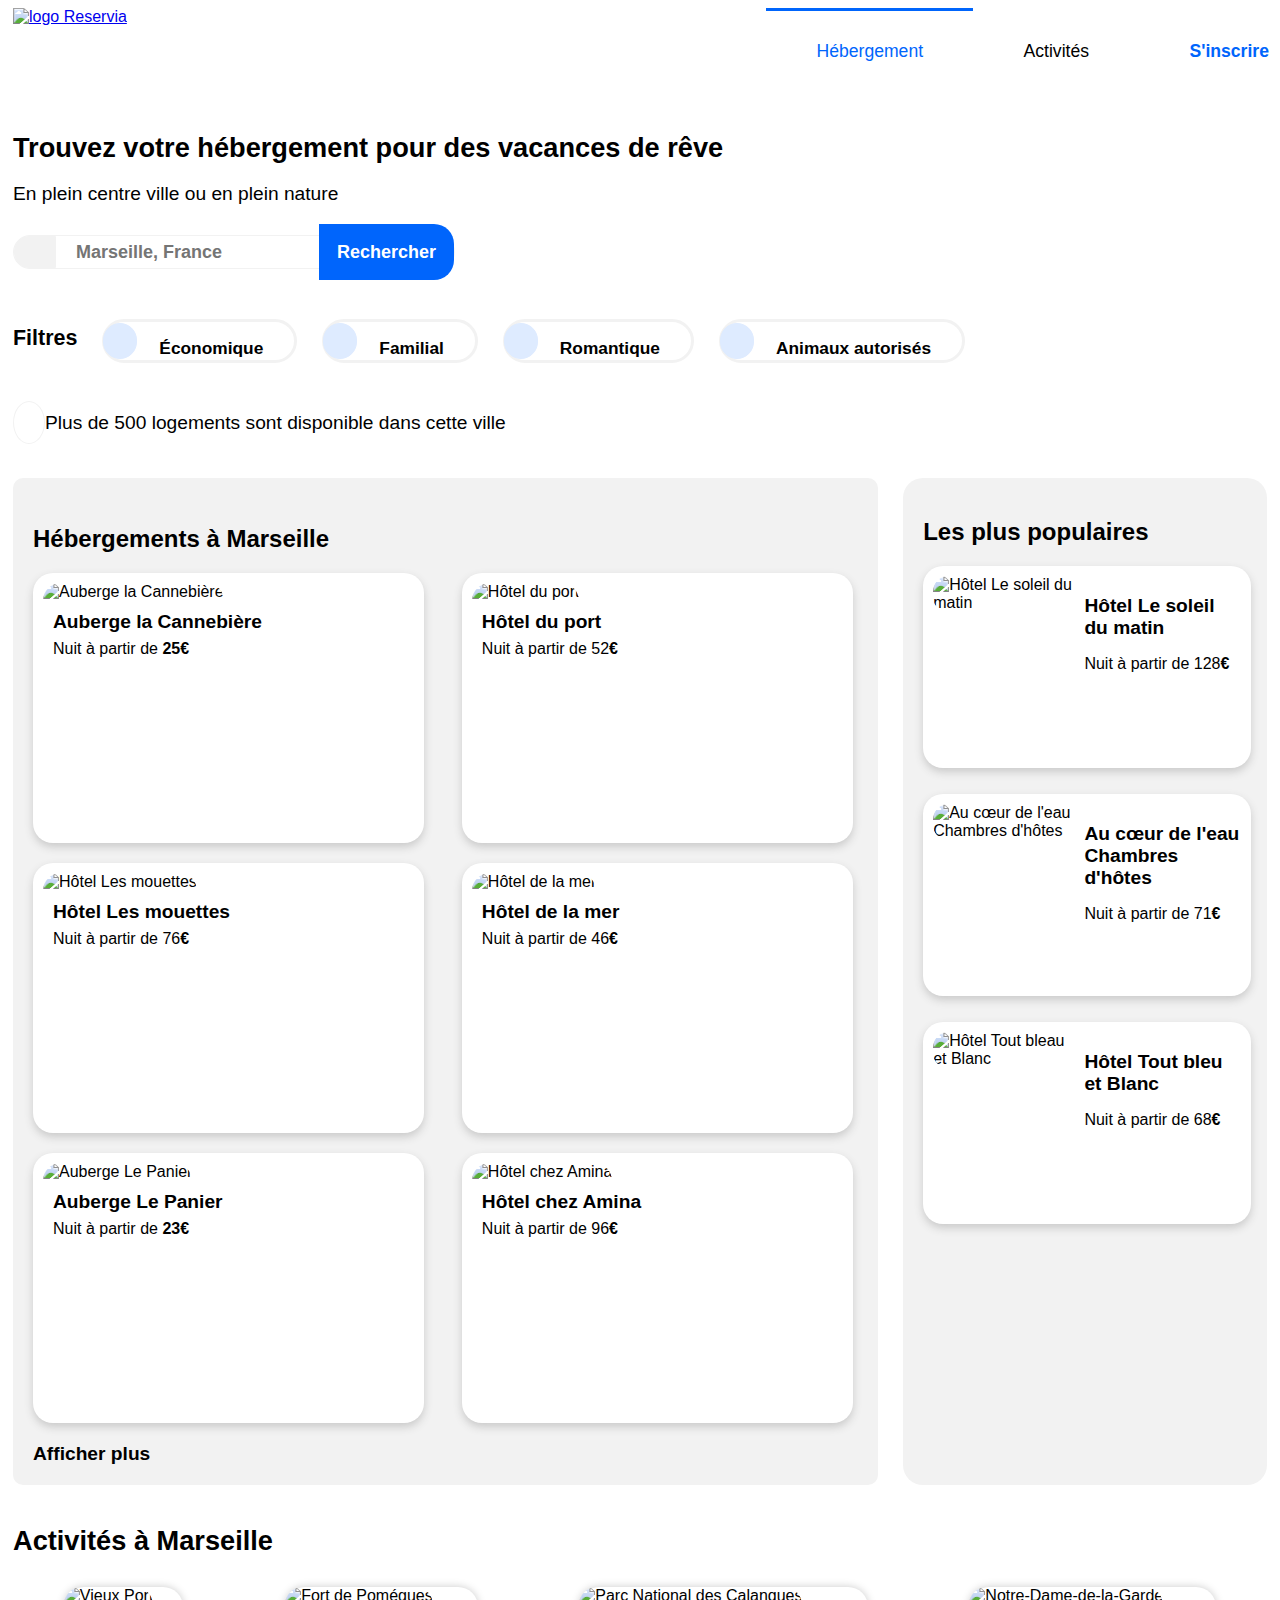
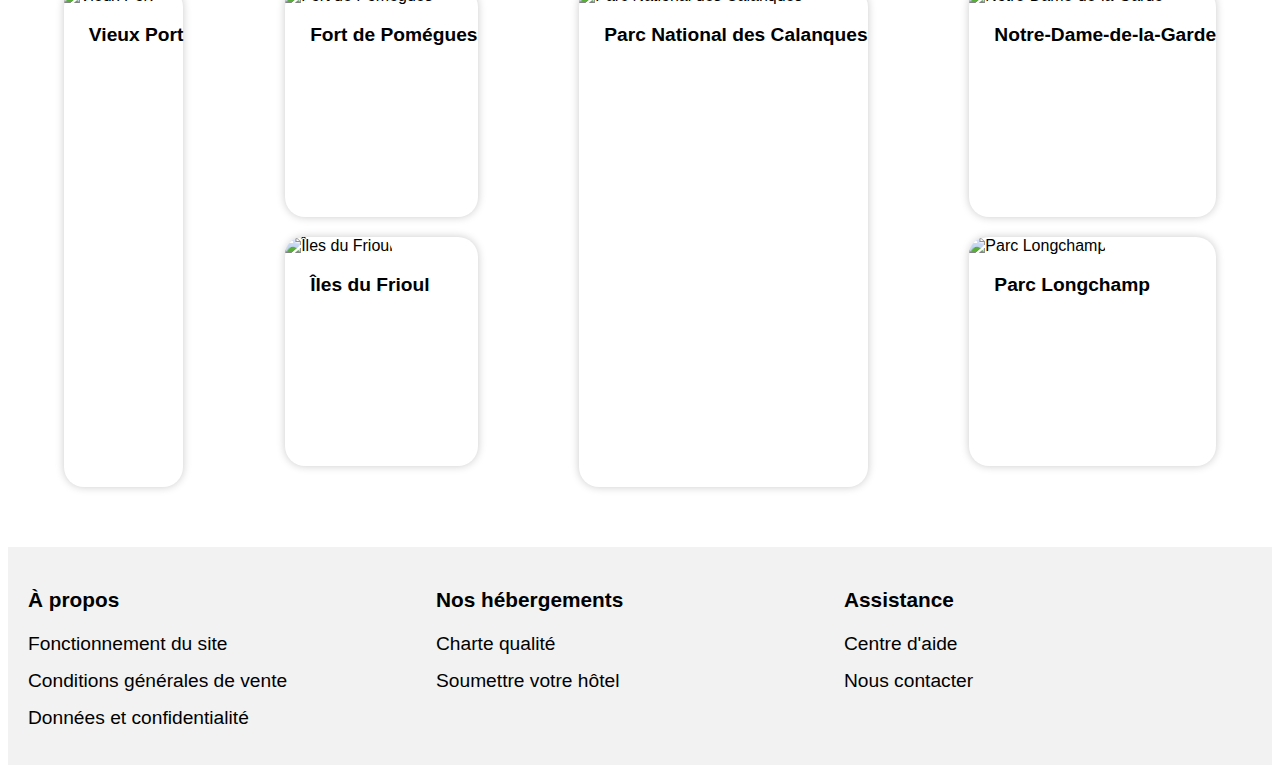
==== commit 50554073: "modifications finales pour tous les fichiers et correction les erreurs, HTML et CSS" ====
--- a/index.html
+++ b/index.html
@@ -11,7 +11,7 @@
 
     <body>
 
-        <header id="header">
+        <header id="header" class="max-width">
            
                 <!-- insert Reservia logo -->
             <div id="logo" > 
@@ -28,7 +28,7 @@
             
         </header>
 
-        <main>
+        <main class="max-width">
 
             <section class="search-section"> <!-- insert section1, research box, filters, flexbox -->
                 <form action="action_page.php" method="GET">
@@ -37,7 +37,7 @@
                     <div class="search"> <!-- insert  research box -->
                         <div class="border-search">
                             <div class="map-icon">
-                                <i class="fas fa-map-marker-alt" style="color: black;"></i>
+                                <i class="fas fa-map-marker-alt"></i>
                             </div>
                             <div>
                                 <input type="text" name="search-location" id="search-location" placeholder="Marseille, France">
@@ -80,7 +80,7 @@
                 </p>
                 <div class="block">
                     <div class="accomodation-details">
-                        <h1>Hébergements à Marseille</h1>
+                        <h2>Hébergements à Marseille</h2>
                         <div id="container">
                             <div class="element">
                                 <a href="#">
@@ -179,21 +179,19 @@
                                 </a>
                             </div>
                         </div>
-                        <div> <!-- Afficher plus -->
-                            <a href="#"> 
-                                <h3>Afficher plus</h3>
-                            </a>
+                        <div class="show-more"> <!-- Afficher plus -->
+                            <a href="#" class="plus">Afficher plus</a>
                         </div>
                     </div>
 
                     <aside class="popular-accomodation">   <!--insert aside, popular-accomodation à droite de la section2 -->
-                        <h1>Les plus populaires<span><i class="fas fa-chart-line" style="color: black; font-size: 1.2em;"></i></span></h1>
+                        <h2>Les plus populaires<span><i class="fas fa-chart-line"></i></span></h2>
                         <!-- utiliser flexbox-->
                         <div id="container2">
                             <div class="element2">
                                 <a href="#">
                                     <div class="elt-image">
-                                        <img src="Images/hebergements/4_small/emile-guillemot-Bj_rcSC5XfE-unsplash.jpg" alt="Hôtel Le soleil du matin" style="height: 100%;">
+                                        <img src="Images/hebergements/4_small/emile-guillemot-Bj_rcSC5XfE-unsplash.jpg" alt="Hôtel Le soleil du matin">
                                     </div> 
                                     <div class="elt-desc">
                                         <h3>Hôtel Le soleil du matin</h3>
@@ -232,7 +230,7 @@
                                         <img src="Images/hebergements/4_small/febrian-zakaria-sjvU0THccQA-unsplash.jpg" alt="Hôtel Tout bleau et Blanc">
                                     </div>
                                     <div class="elt-desc">
-                                        <h3>Hôtel Tout bleau et Blanc</h3>
+                                        <h3>Hôtel Tout bleu et Blanc</h3>
                                         <p>Nuit à partir de 68<strong>€</strong></p>
                                         <div class="stars"> <!--ajouter etoiles-->
                                             <span><i class="fas fa-star"></i></span>
@@ -256,7 +254,7 @@
                         <div class="Activities-one">
                             <a href="#">
                                 <div class="act-img-card-big">
-                                    <img class="img-big" src="Images/activites/4_small/reno-laithienne-QUgJhdY5Fyk-unsplash.jpg" alt="Vieux Port">
+                                    <img class="img-big" src="Images/activites/3_medium/reno-laithienne-QUgJhdY5Fyk-unsplash.jpg" alt="Vieux Port">
                                     <h3>Vieux Port</h3>
                                 </div>
                             </a>
@@ -281,7 +279,7 @@
                         <div class="Activities-one">
                             <a href="#">
                                 <div class="act-img-card-big">
-                                    <img class="img-big" src="Images/activites/4_small/kilyan-sockalingum-NR8-cBCN3aI-unsplash.jpg" alt="Parc National des Calanques">
+                                    <img class="img-big" src="Images/activites/3_medium/kilyan-sockalingum-NR8-cBCN3aI-unsplash.jpg" alt="Parc National des Calanques">
                                     <h3>Parc National des Calanques</h3>
                                 </div>
                             </a>
@@ -309,9 +307,9 @@
         </main>
 
         <footer id="footer"> <!--insert Footer-->
-            
+            <div class="max-width">
                 <div class="column"> <!-- colonne 1 -->
-                    <h3><strong>À propos</strong></h3> 
+                    <h3>À propos</h3> 
                         <ul>
                             <li><a href="#">Fonctionnement du site</a></li>
                             <li><a href="#">Conditions générales de vente</a></li>
@@ -319,7 +317,7 @@
                         </ul>
                 </div>
                 <div class="column"> <!-- colonne 2 -->
-                    <h3><strong>Nos hébergements</strong></h3>
+                    <h3>Nos hébergements</h3>
                         <ul>
                             <li><a href="#">Charte qualité</a></li>
                             <li><a href="#">Soumettre votre hôtel</a></li>
@@ -327,13 +325,13 @@
                 </div>
 
                 <div class="column"> <!-- colonne 3 -->
-                    <h3><strong>Assistance</strong></h3>
+                    <h3>Assistance</h3>
                         <ul>
                             <li><a href="#">Centre d'aide</a></li>
                             <li><a href="#">Nous contacter</a></li>
                         </ul>
                 </div>
-
+            </div>
         </footer>
 
     </body>
--- a/CSS/style.css
+++ b/CSS/style.css
@@ -4,17 +4,20 @@
 
 /* ajouter la police du site "Raleway-variable"*/
 @font-face {
-        font-family: 'Raleway';      
+        font-family: "Raleway";      
         src: url(CSS/font/Raleway-VariableFont_wght.ttf) format('ttf');
-}
-body{ 
-        background-color: white;
-        /* ajouter font 'Raleway'*/ 
-        font-family: 'Raleway', sans-serif;
-}
-main{
-        margin-left: 50px;
-        margin-right: 50px;
+        font-family: "Raleway-Regular";
+        src: url(/CSS/font/Raleway-Regular.ttf) format('ttf');
+}
+body{
+        /* ajouter font "Raleway"*/ 
+        font-family: "Raleway", "Raleway-Regular", sans-serif;
+}
+.max-width{
+        max-width: 1500px;
+        margin: auto;
+        padding-left: 5px;
+        padding-right: 5px;
 }
 form {
         margin-top: 40px;
@@ -24,12 +27,12 @@
         font-size: 1.2em;
 }
 h1 {
-        font-size: 173%;
+        font-size: 170%;
 }
 .border-search{
         border: solid 1px #f2f2f2;
         border-radius: 20px;
-        width: fit-content;
+        width: max-content;
         display: flex;
         align-items: center;
         margin-top: 30px;
@@ -40,6 +43,9 @@
         background-color: #f2f2f2;
         padding: 15px 20px 15px 20px;
         border-radius: 15px 0 0 15px;
+}
+i.fas.fa-map-marker-alt {
+        color: black;
 }
 .border-search input{
         font-weight: bold;
@@ -78,6 +84,9 @@
         margin-bottom: 40px;
         font-weight: bold;   
 }
+.text-filtres {
+        font-size: 1.34em;
+}
 .filter-button{
         border: solid 3px #F2F2F2;
         border-radius: 60px;
@@ -85,6 +94,7 @@
         margin-left: 25px;
         display: inline-flex;
         padding-left: 0px;
+        margin-top: 5px;
 }
 button.filter-button:hover { /* ajouter button hover effect*/
         cursor: pointer;
@@ -109,11 +119,10 @@
         border-radius: 50%;
         font-size: 1em;
 }
-.filter-text{
-        font-weight: bold;
-        font-size: 1.4em;
-        padding: 10px 20px 0px 10px;
-        padding-top: 20px;
+.filter-text {
+        font-weight: bolder;
+        font-size: 1.3em;
+        padding: 15px 25px 0px 20px;
         text-align: center;
 }
 .block{
@@ -122,34 +131,52 @@
 .block p {
         font-size: 1.05em;
 }
-.block h1 {
-        padding-left: 20px;
+.block h2 {
+        padding-left: 0px;
 }
 h3 {
         font-size: 1.23em;
 }
 .block .accomodation-details{
-        flex-basis: 75%;
+        flex-basis: 73%;
         margin-right: 25px;
         margin-top: 25px;
         background-color: #f2f2f2;
         border-radius: 10px;
-        padding: 30px;
+        padding-left: 45px;
+        padding-right: 45px;
+        padding-top: 27px;
 }
 .block .accomodation-details #container{
         display: flex;
         flex-wrap: wrap;
         justify-content: space-between;
-}
-.block .accomodation-details #container .element{       
+        min-height: 647px;
+}
+.block .accomodation-details #container .element {
         border: white;
         border-radius: 20px;
         text-align: left;
         flex-grow: 1;
-        margin: 15px;
-        max-width: 400px;
-        height: auto; 
-        padding: 10px;    
+        max-width: 271px;
+        min-width: 266px;
+        padding: 10px;
+        height: 250px;
+        margin-right: 5px;
+        margin-bottom: 15px;
+}
+.block .accomodation-details #container .element h3 {
+        margin-bottom: 0px;
+        margin-left: 10px;
+        margin-top: 5px;
+}
+.block .accomodation-details #container .element p {
+        margin-top: 7px;
+        margin-bottom: 7px;
+        margin-left: 10px;
+}
+.block .accomodation-details #container .element .stars {
+        margin-left: 10px;
 }
 .element{
         border: white;
@@ -173,53 +200,74 @@
 .section2 a{ /*un lien pour block, popular-accomodation, plus-populaires et "Afficher plus" */
         text-decoration: none;
         color: black;
-}
-
+        display: block;
+}
+.section2 .show-more{
+        font-weight: 600;
+        font-size: 1.2rem;
+}
 .block .popular-accomodation {
-        flex-basis: 25%;
+        flex-basis: 27%;
         background-color: #f2f2f2;
         flex-direction: column;
         padding: 30px;
         margin-top: 25px;
 }
-.block .popular-accomodation h1{
+.block .popular-accomodation h2{
         position: relative;
         font-size: 1.5em;
 }
-.block .popular-accomodation h1 span{
+.block .popular-accomodation h2 span{
         position: absolute;
         right: 0px;
+}
+i.fas.fa-chart-line {
+        color: black;
+        font-size: 1.2em;
 }
 .block .popular-accomodation .element2{ /* class="popular-accomodation"*/
         background-color: white;
         box-shadow: 0px 4px 8px 0px rgb(202, 202, 202);
-        display: table;
         border-radius: 20px;
         padding: 10px;
-        margin: 15px;
+        margin-bottom: 26px;
         max-width: 400px;
+        height: var(--var-height-box-element);
+}
+.block .popular-accomodation .element2 a {
+        display: flex;
 }
 .block .popular-accomodation .element2.last .elt-image{
         overflow: hidden;
+}
+.block .popular-accomodation .element2.last .elt-image img {
+        position: initial;
+        width: 100%;
+        height: 100%;
+}
+.block .popular-accomodation .element2 .elt-image {
+        width: 200px;
+        height: var(--var-height-box-element);
+        overflow: hidden;
         border-radius: 15px 0px 0 15px;
 }
-.block .popular-accomodation .element2.last .elt-image img{
+.block .popular-accomodation .element2 .elt-image img {
+        border-radius: 15px 0px 0 15px;
+        object-fit: cover;
+        width: 100%;
+        height: 100%;
+}
+.block .popular-accomodation .element2 .elt-desc{
+        width: 72%;
+        margin-left: 10px;
         position: relative;
-        bottom: 105px;
-}
-.block .popular-accomodation .element2 .elt-image{
-        float: left;
-        width: 200px;
-        height: 150px;
-}
-.block .popular-accomodation .element2 .elt-image img{
-        width: 100%;
-        border-radius: 15px 0px 0 15px;
-}
-.block .popular-accomodation .element2 .elt-desc{
-        float: left;
-        max-width: 190px;
-        margin-left: 10px;
+}
+.block .popular-accomodation .element2 .elt-desc h3 {
+        margin-bottom: 0px;
+}
+.block .popular-accomodation .element2 .elt-desc .stars {
+        position: absolute;
+        bottom: 5px;
 }
 aside{ /* definir les margins et background de aside */
         display: inline-block;
@@ -246,37 +294,41 @@
 div#container3 { /* definir avec flexbox pour la section3 'Activités a Marseille' */
         display: flex;
         flex-wrap: wrap;
-        justify-content: space-between;
+        justify-content: space-around;
         margin-top: 30px;
-        margin-bottom: 20px;
-}
-#container3 h3 { /* modification h3 dans #container3*/
+}
+/* modification h3 dans #container3*/ 
+#container3 h3 {
         height: auto;
         object-position: center;
-        padding: 5px 20px;
-}
-.Activities-one, .Activities-double-column {
-        max-width: 476px;
-        height: 755px;
-        margin-bottom: 50px;
+        padding-left: 15px;
+        margin-bottom: 0px;
+        margin-left: 10px;
+}
+.Activities-one {
+        height: 500px;
 }
 .Activities-double-column {
         display: flex;
         flex-wrap: nowrap;
         align-content: space-between;
         flex-direction: column;
-}
-.act-img-card-big, .act-img-card{
-        border: solid 1px #f2f2f2;
+        max-height: 499px;
+}
+.Activities-one, .Activities-double-column {
+        max-width: 340px;
+        margin-bottom: 20px;
+}
+.act-img-card-big, .act-img-card {
         border-radius: 20px;
-        box-shadow: 0px 4px 8px 0px rgb(202 202 202);   
+        box-shadow: 0px 0px 9px 0px rgb(202 202 202);
 }
 .act-img-card-big {
         height: 100%;
 }
 .act-img-card {
-        height: 46.69%;
-        margin-bottom: 50px;
+        height: 48%;
+        margin-bottom: 20px;
 }
 #container3 img.img-big, img.img-double { /*image size et fit*/
         width: 100%;
@@ -285,22 +337,76 @@
         border-radius: 20px 20px 0px 0px;
 }
 #container3 img.img-big {
-        height: 91%;
+        height: 89%;
 }
 #container3 img.img-double{
-        height: 80%;   
+        height: 76%;   
+}
+/* : @media (min-width:1040px) and (max-width: 1420px) */
+@media (min-width:1040px) and (max-width: 1410px){
+        .block .accomodation-details #container .element {
+                max-width: 45%;
+                width: auto;
+                margin-bottom: 20px;
+        }
+        .block .popular-accomodation{
+                padding: 20px;
+        }
+        .block .popular-accomodation .element2{
+                width: 95%;
+        }
+        .plus {
+                margin-bottom: 20px;
+        }
+        .block .accomodation-details{
+                padding-left: 20px;
+                padding-right: 20px;
+        }
+        .block p{
+                font-size: 1em;
+        }
+        h3 {
+                font-size: 1.2em;
+        }
+}
+/* : @media (min-width:670px) and (max-width: 820px) */
+@media (min-width:724px) and (max-width: 820px){
+        .block .accomodation-details{
+                padding-left: 10px;
+                padding-right: 10px;
+        }
+        .block .accomodation-details #container .element{
+                min-width: 255px;
+        }
+        .block .popular-accomodation{
+                padding: 13px;
+        }
+        .block .popular-accomodation .element2{
+                max-width: 275px;
+        }
+        /* minimiser la taille de la police*/
+        .block .popular-accomodation .element2 .elt-desc p{
+                font-size: 1em;
+        }
+        h3{
+                font-size: 1.1em;  
+        }
 }
 
 /* : @media (max-width: 767px) */
-@media all and (max-width:767px){
+
+@media all and (max-width:724px){
         main {
-                margin: 0 auto;
+                margin: 0 auto; 
+        }
+        .filter-text{
+                font-size: 1.3em;
         }
         /*section_search-section*/
         section.search-section {  
                 margin: 20px;
         }
-        .label-search span.text-rech{ /* cacher text "Rechercher" pour les mobiles*/
+        .label-search span.text-rech{ /* cacher text "Rechercher" pour @media (max-width: 653px)*/
                 display: none;
         }
         span.search-font-icon {
@@ -336,40 +442,84 @@
         .block {
                 display: flex;
                 flex-direction: column-reverse;
+                background-color: #f2f2f2;
+                margin-top: 40px;
         }
         aside {
                 border-radius: 0px;
                 margin: auto;
         }
+        .block .popular-accomodation {
+                margin-top: 10px;
+        }
         .block .accomodation-details {
-                
                 margin-right: 0px;
                 background-color: transparent;
                 border-radius: 0px;
-                padding: 30px;
-                margin: 0 auto;
+                background-color: white;
+        }
+        .block .accomodation-details #container{
+                justify-content: center;
+        }
+        .block .accomodation-details #container .element {
+                max-width: 406px;
+                min-width: 340px;
+                margin-bottom: 20px;
+                margin-right: 5px;
+                height: auto;
+        }
+        .block .popular-accomodation .element2 .elt-desc .stars {
+                font-size: 0.8em;
+        }
+        .block .accomodation-details #container .element .stars {
+                font-size: 0.8em;
         }
         .block h1 {
                 padding-left: 5px;
         }
-
+        .block .plus{
+                margin-top: 15px;
+                font-weight: bold;
+                font-size: 1.1em;  
+        }
         /* section3 "Activites a Marseille" */
-        div#container3 {
+        .section3 #activites {
+                justify-content: center;
                 display: flex;
+                flex-direction: column;
                 flex-wrap: wrap;
+        }
+        .section3 #activites #container3 {
                 flex-direction: column;
                 align-content: center;
         }
-        .Activities-one {
+        .section3 #activites h1 {
+                font-size: 170%;
+                padding-left: 25px;
+        }
+        .section3 #activites #container3 .Activities-one {
                 height: auto;
         }
-        .Activities-one, .Activities-double-column {
-                max-width: 80%;
-        }
-        .act-img-card-big {
-                height: 37%;
-        }
-        #container3 img.img-big {
-                height: 73%;
-        }
-}+        .section3 #activites #container3 .act-img-card-big{
+                margin-bottom: 10px;
+        }
+        .section3 #activites #container3 .act-img-card {
+                margin-bottom: 30px;
+        }
+        .section3 #activites #container3 img.img-big, img.img-double {
+                max-height: 160px;
+        }
+        
+        
+        .section3 #activites #container3 .Activities-one, .Activities-double-column {
+                max-width: 406px;
+                min-width: 340px;
+                width: 80%;
+        }
+        .section3 #activites #container3 h3 {
+                padding-bottom: 15px;
+        }
+}
+:root{
+        --var-height-box-element: 182px;
+}
--- a/CSS/header.css
+++ b/CSS/header.css
@@ -10,8 +10,7 @@
 .logo { /* Redimensionner le logo */
     width: 110px;
     height: auto;
-    margin: 0;
-    padding-left: 40px;
+    margin: 0px;
 }
  
 /* définir la barre de navigation*/
@@ -49,6 +48,7 @@
 #header nav ul li .sinscrire {
     color: #0065fc;
     border-top: 0px;
+    padding-right: 0px;
 }
 #header nav ul li:hover .sinscrire{
     border-top: 0px;
--- a/CSS/footer.css
+++ b/CSS/footer.css
@@ -1,10 +1,10 @@
 #footer{
-    display: flex;
     background-color: #F2F2F2 ;
-    margin: 0;
-    padding: 20px;
 }
-
+#footer .max-width{
+        padding: 20px;
+        display: flex;
+}
 #footer .column{
     flex: 1 0 33%;
 }
@@ -17,7 +17,8 @@
 }
 #footer .column ul li {
     font-size: 1.2em;
-    margin-bottom: 9px;
+    margin-bottom: 15px;
+    margin-right: 14px;
 }
 #footer a{
     text-decoration: none;
@@ -30,13 +31,12 @@
 
 /* : @media (max-width: 767px) */
 @media all and (max-width:767px){
-    #footer {
+    #footer .max-width {
         display: flex;
         flex-wrap: wrap;
         flex-direction: column;
-        padding: 40px;
     }
-    #footer .column {
+    #footer .max-width .column {
         margin-bottom: 15px;
     }
 }